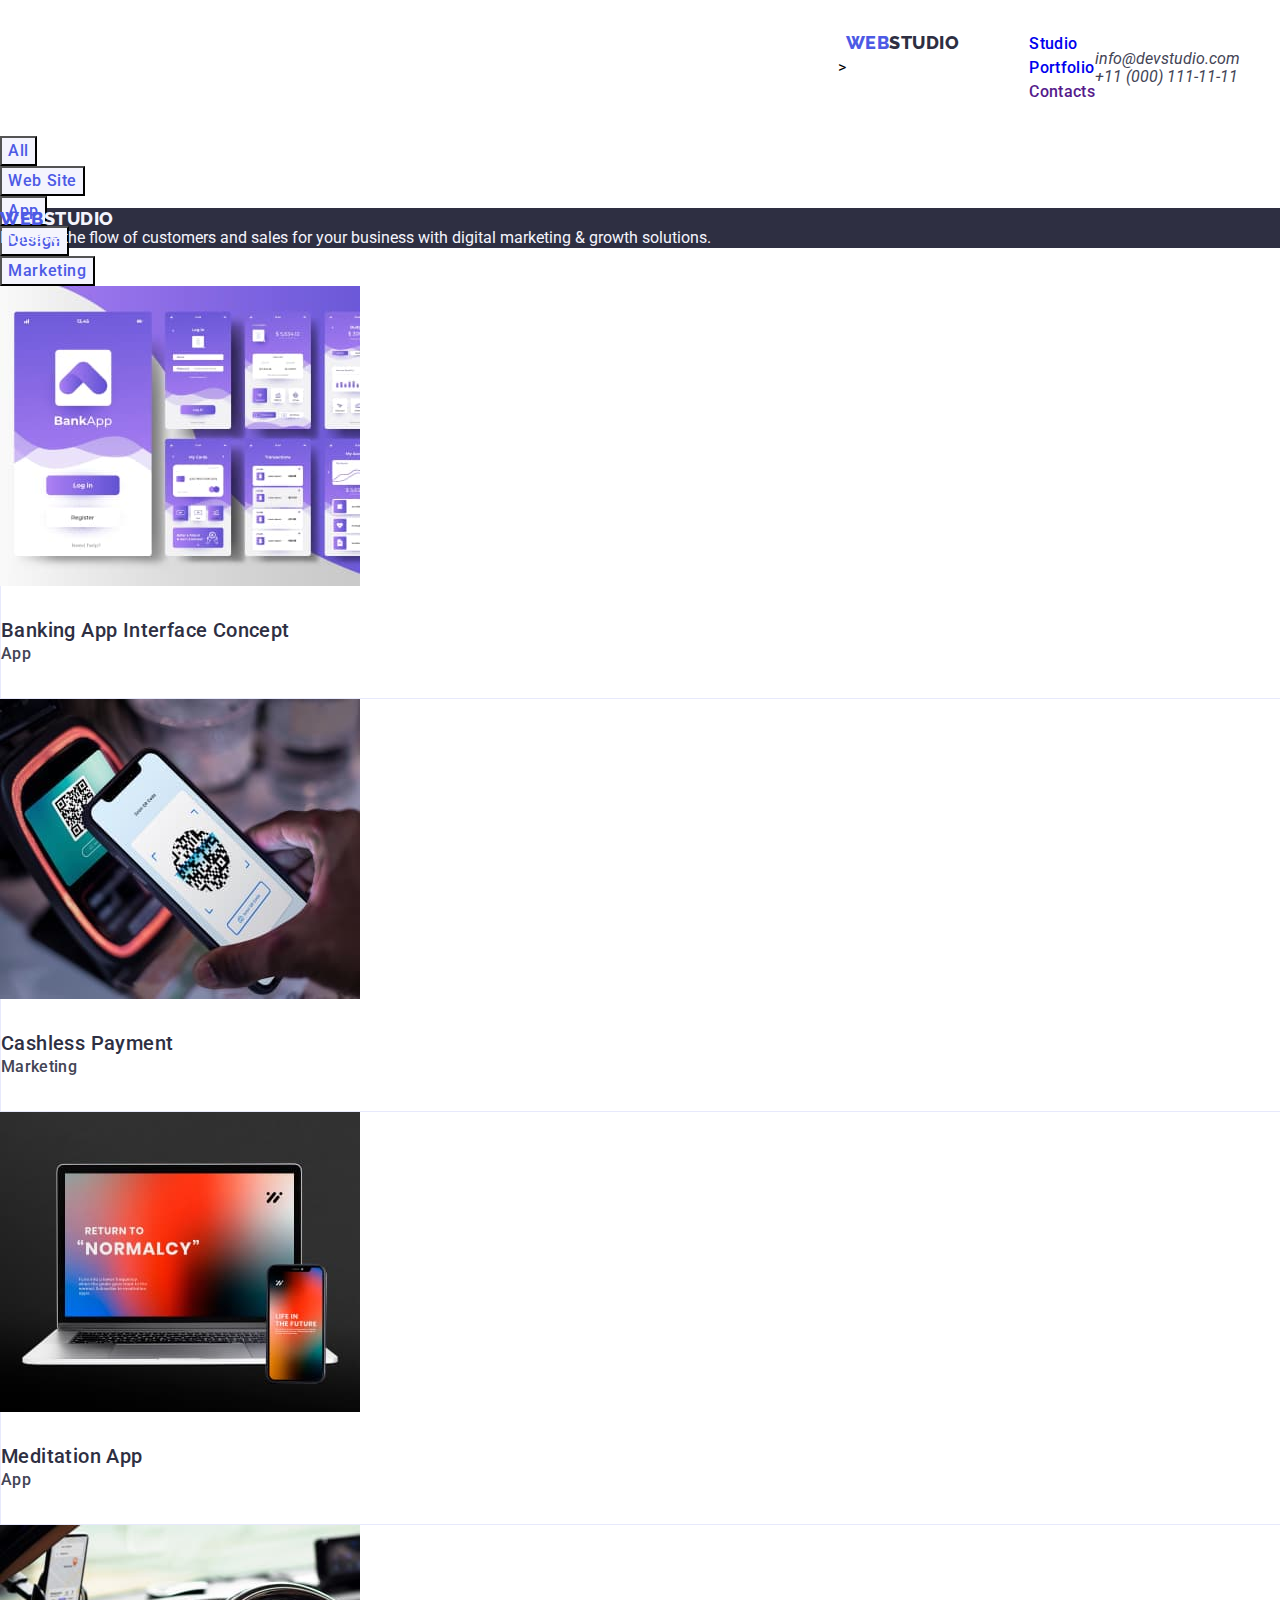
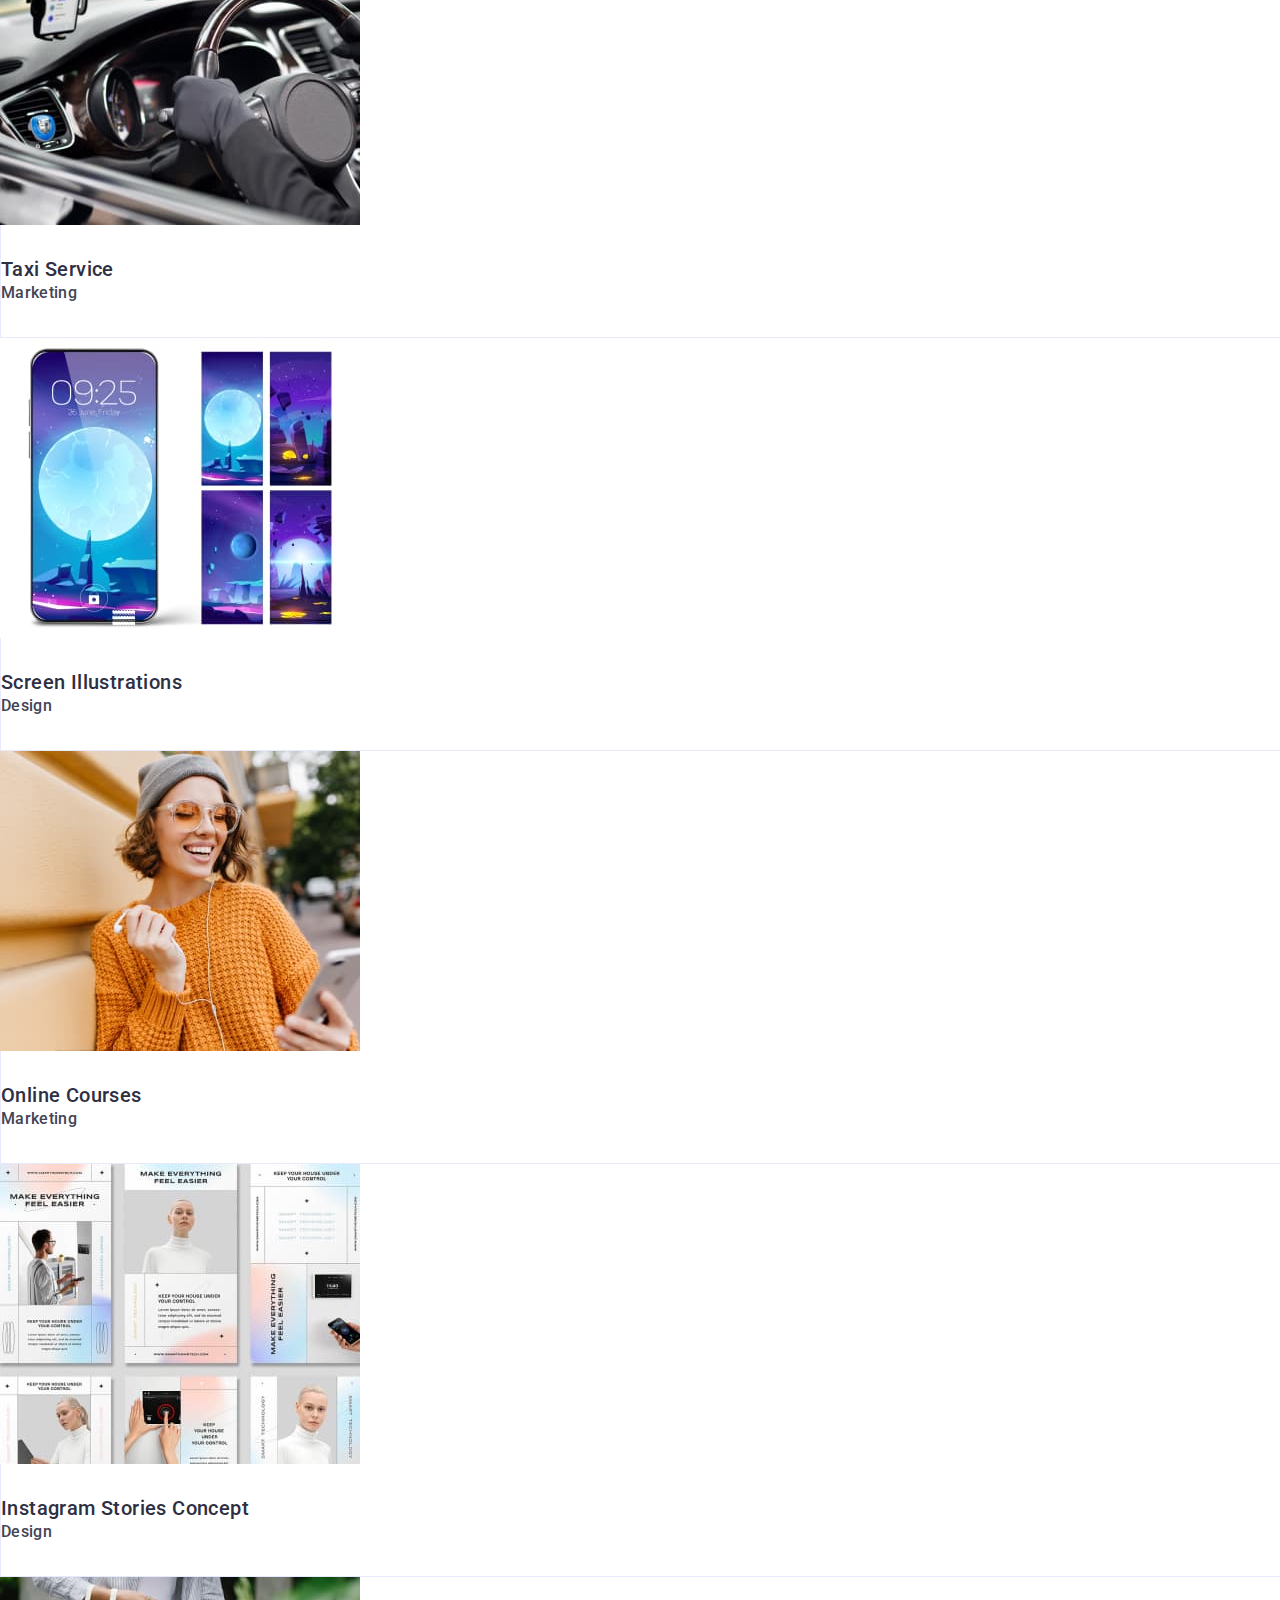
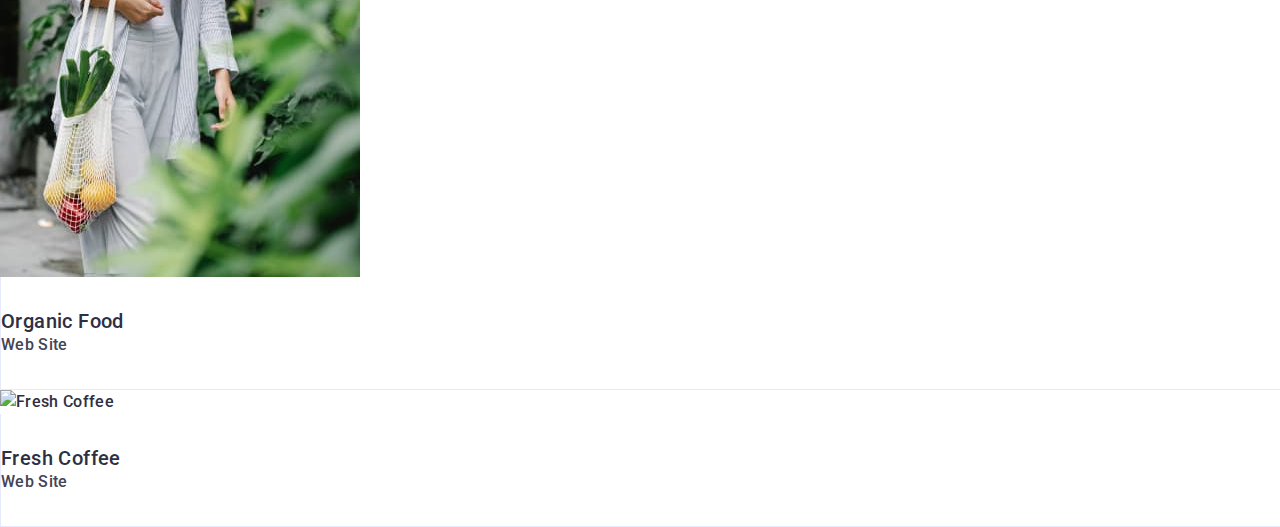
==== portfolio.html @ 18ab2e51 "3" ====
<!DOCTYPE html>
<html lang="en">
<head>
  <meta charset="UTF-8">
    <meta http-equiv="X-UA-Compatible" content="IE=edge">
    <meta name="viewport" content="width=device-width, initial-scale=1.0">
    <title>Document</title>
    <link rel="preconnect" href="https://fonts.googleapis.com">
    <link rel="preconnect" href="https://fonts.gstatic.com" crossorigin>
    <link href="https://fonts.googleapis.com/css2?family=Roboto:wght@400;500;900&display=swap" rel="stylesheet">
    <link href="https://fonts.googleapis.com/css2?family=Raleway:wght@400;500;700;800;900&display=swap" rel="stylesheet">   
    <link rel="stylesheet" href="https://cdnjs.cloudflare.com/ajax/libs/modern-normalize/1.1.0/modern-normalize.min.css"/>
    <link rel="stylesheet" href="./css/styles.css" />
</head> 
  
<body>
  <header class="page-header">
    <div class="container page-header-container"></div>>
      <nav class="page-navigation"> 
        <a href="./index.html" class="header-logo link">Web<span class="header-logo-second">Studio</span></a>
       <ul class="header-list list">
        <li class="header-item">
          <a href="./index.html" class="header-link link" >Studio</a></li>
        <li class="header-item">
          <a href="./portfolio.html" class="header-link link" >Portfolio</a></li>
        <li class="header-item">
          <a href="" class="header-link link" >Contacts</a></li>
     </ul>
      </nav>
    </div>
     

  <address class="header-adress"> 
    <ul class="header-list list">
      <li class="header-item">
        <a href="mailto:info@devstudio.com" class="header-contacts link">info@devstudio.com</a></li>
      <li class="header-item">
        <a href="tel:+110001111111" class="header-contacts link"  >+11 (000) 111-11-11</a></li>
    </ul>
  </address>
  </header>
  
<main>
  <section class="hero-projects">
   <div class="container">
    <h1 class="hero-title" hidden>projects</h1>
    <ul class="hero-filter list">
          <li class="hero-item">
             <button class="filter-btn button" type="button">All</button></li>
          <li class="hero-item">
             <button class="filter-btn button" type="button">Web Site</button></li>
          <li class="hero-item">
             <button class="filter-btn button" type="button">App</button></li>
          <li class="hero-item">
              <button class="filter-btn button" type="button">Design</button></li>
          <li class="hero-item">
              <button class="filter-btn button" type="button">Marketing</button></li>
    </ul>
    
    <ul class="portfolio-list list">
      <li class="menu-item">
        <a class="menu-link link" href="">
          <img src="./images/banking_app_interface_concept.jpg" width="360" alt="Banking App Interface Concept">
          <div class="menu-link-text-content">
            <h2 class="section-title-projects">Banking App Interface Concept</h2>
            <p class="text-projects">App</p>
          </div>
        </a>
      </li>
       
      <li class="menu-item">
        <a class="menu-link link" href="">
          <img src="./images/cashless_payment.jpg" width="360" alt="Cashless Payment">
          <div class="menu-link-text-content">
            <h2 class="section-title-projects">Cashless Payment</h2>
            <p class="text-projects">Marketing</p>
          </div>
        
        </a> 
      </li>
     
      <li class="menu-item">
        <a class="menu-link link" href="">
         <img src="./images/meditation_app.jpg" width="360" alt="Meditation App">
        <div class="menu-link-text-content">
          <h2 class="section-title-projects">Meditation App</h2>
          <p class="text-projects">App</p>
        </div>
        
        </a> 
      </li>

      <li class="menu-item">
        <a class="menu-link link" href="">
         <img src="./images/taxi_service.jpg" width="360" alt="Taxi Service">
        <div class="menu-link-text-content">
          <h2 class="section-title-projects">Taxi Service</h2>
          <p class="text-projects">Marketing</p>
        </div>
        
        </a> 
      </li>

      <li class="menu-item">
        <a class="menu-link link" href="">
          <img src="./images/screen_illustrations.jpg" width="360" alt="Screen Illustrations">
          <div class="menu-link-text-content">
            <h2 class="section-title-projects">Screen Illustrations</h2>
            <p class="text-projects">Design</p>
          </div>
      
        </a>
      </li>

      <li class="menu-item">
        <a class="menu-link link" href="">
         <img src="./images/online_courses.jpg" width="360" alt="Online Courses">
         <div class="menu-link-text-content">
          <h2 class="section-title-projects">Online Courses</h2>
          <p class="text-projects">Marketing</p>
         </div>
         </a>
      </li>
  
      <li class="menu-item"> 
        <a class="menu-link link" href="">
         <img src="./images/instagram_stories_concept.jpg" width="360" alt="Instagram Stories Concept">
         <div class="menu-link-text-content">
          <h2 class="section-title-projects">Instagram Stories Concept</h2>
          <p class="text-projects">Design</p>
         </div>
         
        </a>
      </li>

      <li class="menu-item"> 
        <a class="menu-link link" href="">
         <img src="./images/organic_food.jpg" width="360" alt="Organic Food">
         <div class="menu-link-text-content">
          <h2 class="section-title-projects">Organic Food</h2>
          <p class="text-projects">Web Site</p>
        </div>

        </a>
      </li>

      <li class="menu-item"> 
        <a class="menu-link link" href="">
         <img src="./images/fresh-coffee.jpg" width="360" alt="Fresh Coffee">
         <div class="menu-link-text-content">
          <h2 class="section-title-projects">Fresh Coffee</h2>
          <p class="text-projects">Web Site</p>
         </div>
        </a>
      </li>

    </ul>
   </div>
   
  </section>
   </main>


    <footer class="footer">
     <a href="./index.html" class="footer-logo link">Web<span class="footer-logo-second">Studio</span></a>
     <p class="footer-text">Increase the flow of customers and sales for your business with digital marketing & growth solutions.</p>
    </footer>
</body>
</html>
---- css/styles.css ----
/* цвет основного текста  #2E2F42 */
/* вторичный цвет основного текста #434455*/
/* белый #FFFFFF*/
/* акцент #4D5AE5*/
/* вторичный цвет фона #F4F4FD */
/* цвет адреса #434455 */
/* цвет логотипа синий #4D5AE5 */
/* цвет логотипа белый #F4F4FD */



:root {
  --main-font-family: "Roboto", sans-serif;
  --secondary-font-family: "Raleway", sans-serif ;
  --primary-text-color: #434455;
  --title-text-color: #2E2F42;
  --accent-color: #4D5AE5;
  --primary-white-color: #FFFFFF;
  --change-color: #404bbf;
  --backgound-Team-cloud:#F4F4FD;
  --border-line: #E7E9FC;

}

.list {
  list-style: none;
}


.link {
text-decoration: none;  
}

button {
  cursor: pointer;
}


h1,
h2,
h3,
h4,
p {
  margin-top: 0;
  margin-bottom: 0;
}

ul,
ol {
  margin-top: 0;
  margin-bottom: 0;
  padding-left: 0;
}


img {
  display: block;
}

body {
  font-family: var(--main-font-family);
  /* font-style: 400;
  font-size: 16px;
  line-height: 1,5;
  letter-spacing: 0.02em;
  background-color: var(--primary-white-color);
  color: var(--primary-text-color);   */
}

.container {
  width: 1440px;
  height: 72px;
  margin-left: auto;
  margin-right: auto;
  /* padding-left: 15px;
  padding-right: 15px; */
}

.section {
  padding-top: 130px;
  padding-bottom: 130px;
}


/* ================= COMPONENTS ================= */

/* button*/

/* 
.button {
  font-weight: 500;
  align-items: center;
  text-align: center;
  letter-spacing: 0.04em;
  color: var(--accent-color);
  background-color: var(--primary-white-color);
  }
    */
 
.hero-btn {
  min-width: 105px;
  padding: 16px 32px;
  box-shadow: 0px 4px 4px rgba(0, 0, 0, 0.15);
  border-radius: 4px;
  position: absolute;

  height: 24px;
  font-family: var(--main-font-family);
  font-style: normal;
  font-weight: 500;
  font-size: 16px;
  line-height: 1.5;
  align-items: center;
  letter-spacing: 0.04em;
  color: var(--primary-white-color);
  background-color: var(--accent-color)
}

.hero-btn:hover,
.hero-btn:focus {;
  background-color: var(--change-color)
}


.filter-btn {
  font-family: var(--main-font-family);
  font-style: normal;
  font-weight: 500;
  font-size: 16px;
  line-height: 1.5;
  align-items: center;
  text-align: center;
  letter-spacing: 0.04em;
  color: var(--accent-color);
  background-color: var(--backgound-Team-cloud);

 }

 .filter-btn:hover,
 .filter-btn:focus {
  color: var(--primary-white-color);
  background-color: var(--change-color);
 }


.item {
  flex-basis: calc((100% - 72px) / 3);
  }

 
.title{
  margin-bottom: 8px;
} 

.menu-link-text-content {
padding-top: 32px;
padding-bottom: 32px;
border: 1px solid var(--border-line);
border-top: none;
}


/* ================= /COMPONENTS ================= */



/* ================= HEADER ================= */
.page-header {
  display: flex;
  align-items: center;
  padding-top: 32px;
  padding-bottom: 32px;
}
.page-header-container {
  display: flex;
  align-items: center;
}

.page-navigation {
  display: flex;
  column-gap: 70px;
  font-weight: 500;
  font-size: 16px;
  line-height: 1.5;
  letter-spacing: 0.02em;
  text-decoration: none;
  color: var(--title-text-color);} 
  

.page-navigation:hover,
.page-navigation:focus {
  color: var(--change-color);
  background-color: var(--primary-white-color);
  }

.menu {
  display: flex;
  column-gap: 70px;}


.header-logo {
  font-family: var(--secondary-font-family);
  font-weight: 800;
  font-size: 18px;
  line-height: 1.17;
  letter-spacing: 0.03em;
  text-transform: uppercase;
  text-decoration: none;
  color: var(--accent-color);
}

.header-logo:hover,
.header-logo:focus {
    color: var(--change-color);
    }


.header-logo-second {
  font-family: var(--secondary-font-family);
  font-style: normal;
  font-weight: 800;
  font-size: 18px;
  line-height: 1,17;
  align-items: center;
  letter-spacing: 0.03em;
  text-transform: uppercase;
  color: var(--title-text-color);
}


.menu-item {
  color: var(--title-text-color);
  letter-spacing: 0.02em;
}

.menu-link {
  font-weight: 500;
  font-size: 16px;
  line-height: 1.5;
  letter-spacing: 0.02em;
  color: var(--title-text-color);
}

.menu-link:hover,
.menu-link:focus {
color: var(--change-color);
background-color: var(--primary-white-color);
}


 .header-adress {
  margin-left: auto;
  margin-right: 40px; 
}

.header-contacts {
  color: var(--primary-text-color);  
}  
  

.header-contacts:hover,
.header-contacts:focus {
  color: var(--change-color)
  }

/* ================= /HEADER ================= */

/* ================= HERO ================= */


.hero-oder {
 position: absolute;
 width: 1440px;
 height: 600px;
 left: 0px;
 top: 72px;
 list-style: none;
 background-color: var(--title-text-color);
 }

.hero-title {
  font-size: 56px;
  line-height: 1.07;
  text-align: center;
  letter-spacing: 0.02em;
  color: var(--primary-white-color);
}


.section-title {
  color: var(--title-text-color);
  font-weight: 700;
  font-size: 36px;
  line-height: 1.11;
  text-align: center;
  letter-spacing: 0.02em;
  text-transform: capitalize;   
  }

  .title {
    font-weight: 500;
    font-size: 20px;
    line-height: 1.2;
    list-style: none;
    letter-spacing: 0.02em;
    color: var(--title-text-color);
  }


/* ================= /HERO ================= */


/* ================= Feature ================= */


.feature-list {
  display: flex;
  align-items: flex-start;
  padding: 0px;
  gap: 8px;
  fl

}

.feature-list .text {
  color: var(--primary-text-color);
  line-height: 1.5;
  }

/* ================= projects ================= */

.projects {
  display: flex;
  column-gap: 24;
align-items: flex-start;
padding: 0px;
}

.section-projects .section-title { 
  color: var(--title-text-color);
  }
.section-projects .projects {
    list-style: none;
  } 

.section-projects .item {
  color: var(--primary-text-color);
  list-style: none;
  }
/* ================= /projects ================= */

/* =================  our team  ================= */

.section-team {
  
  background-color: var(--backgound-Team-cloud);

  }
  .team {
    display: flex;
    Padding: 0px, 0px, 32px, 0px;
    Gap: 32px;
  }  

  .section-team .section-title {
  font-weight: 700;
  font-size: 36px;
  line-height: 1.11;
  color: var(--title-text-color);
}
 
.team .item {
  background-color: var(--primary-white-color);
} 


.team .title {
  line-height: 1.2;
  text-align: center;
  color: var(--title-text-color);
}

.team .text {
  line-height: 1.5;
  text-align: center;
  color: var(--primary-text-color);
}

/* =================  /our team  ================= */
 
/* =================  footer  ================= */

.footer {
  background-color: var(--title-text-color);
}

.footer-logo {
  font-family: var(--secondary-font-family);
  font-style: normal;
  font-weight: 800;
  font-size: 18px;
  line-height: 1.17;
  align-items: center;
  letter-spacing: 0.03em;
  text-transform: uppercase; 
  text-decoration: none;
  color: var(--accent-color);

}

.footer-logo-second {
  color: var(--backgound-Team-cloud);
} 

.footer-text {
  color: var(--backgound-Team-cloud);
 }

 
 /* Hero-projects */
 

 .hero-btn .hero-btn {
 text-align: center;
}
/* 
 .filter-btn {
  font-family: var(--main-font-family);
  font-style: normal;
  font-weight: 500;
  font-size: 16px;
  line-height: 1.5;
  align-items: center;
  text-align: center;
  letter-spacing: 0.04em;
  color: var(--accent-color);
  background-color: var(--backgound-Team-cloud);

 }

 .filter-btn:hover,
 .filter-btn:focus {
  color: var(--primary-white-color);
  background-color: var(--change-color);
 } */

.item {
  text-decoration: none;
}


.menu-link .section-title-projects {
font-weight: 500;
font-size: 20px;
line-height: 1.2;
letter-spacing: 0.02em;
color: var(--title-text-color);
}

.menu-link .text-projects {
  line-height: 1.5;
  color: var(--primary-text-color);
}  





/* .header {
font-family: var(--secondary-font-family);
font-style: normal;
font-weight: 800;
font-size: 18px;
line-height: 1.17;
align-items: center;
letter-spacing: 0.03em;
text-transform: uppercase;
} */

/*   
 }
#description {
  color: var(--primary-white-color) ;
  background-color: var(--primary-text-color);
} */

/* 
* {
  box-sizing: border-box;
}


.menu {
  display: flex;
  gap: 8px;
  
  padding: 15px;
  margin: 0;
  list-style: none;
  border-radius: 4px;
  background-color: #2196f3;
  box-shadow: 0px 2px 1px -1px rgba(0, 0, 0, 0.2),
    0px 1px 1px 0px rgba(0, 0, 0, 0.14), 0px 1px 3px 0px rgba(0, 0, 0, 0.12);
}
*/
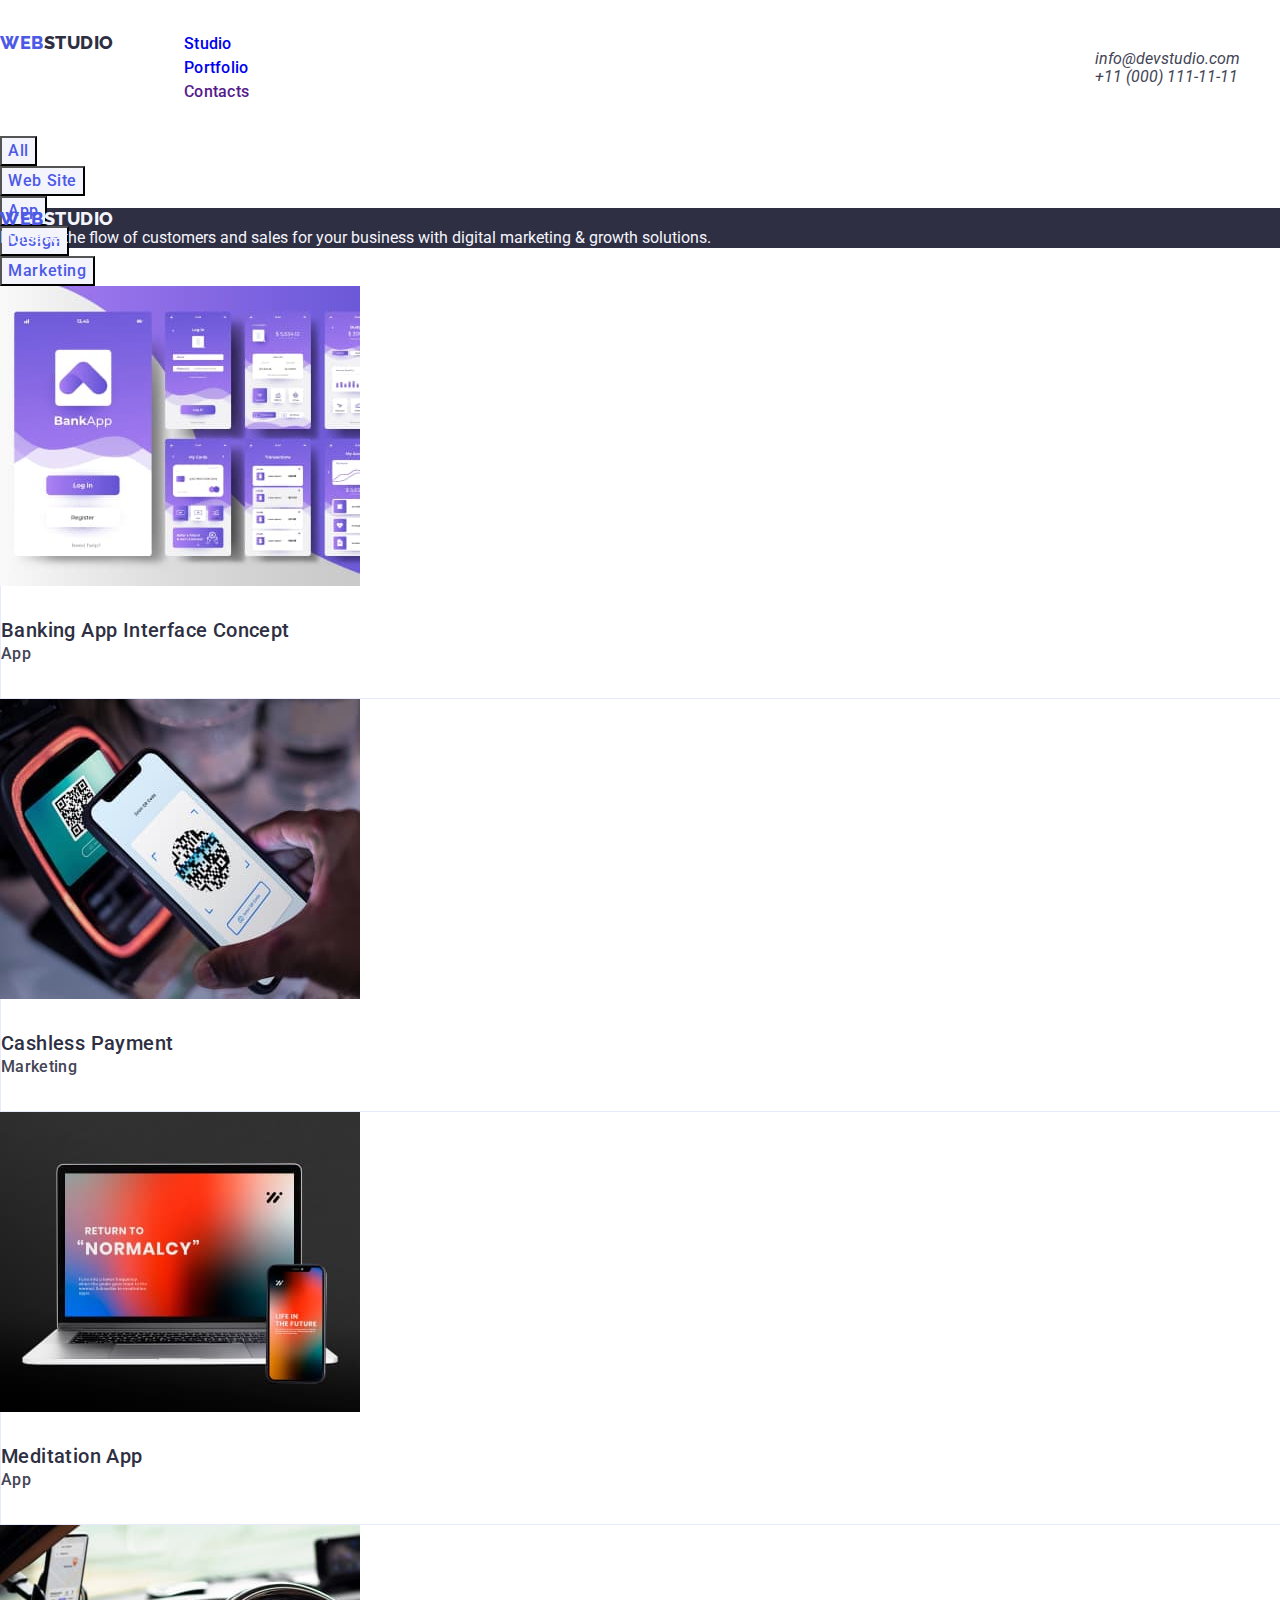
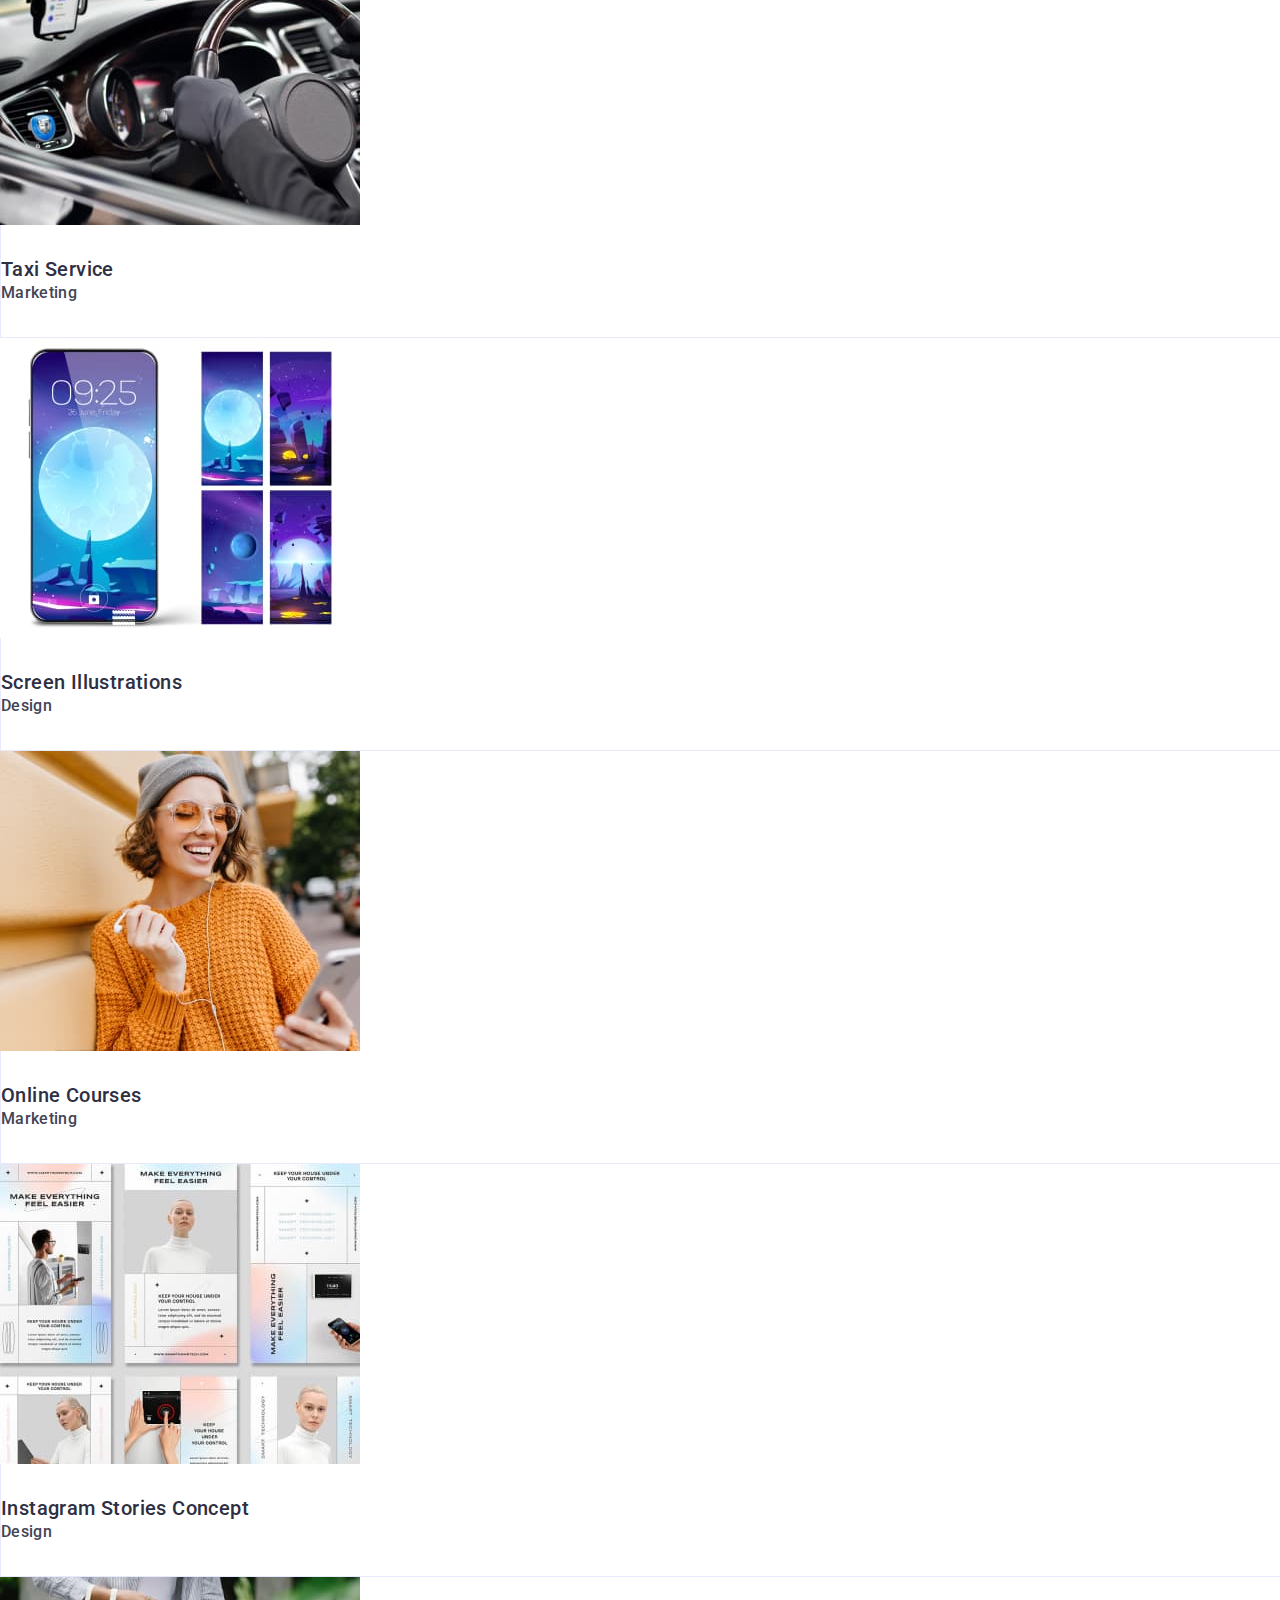
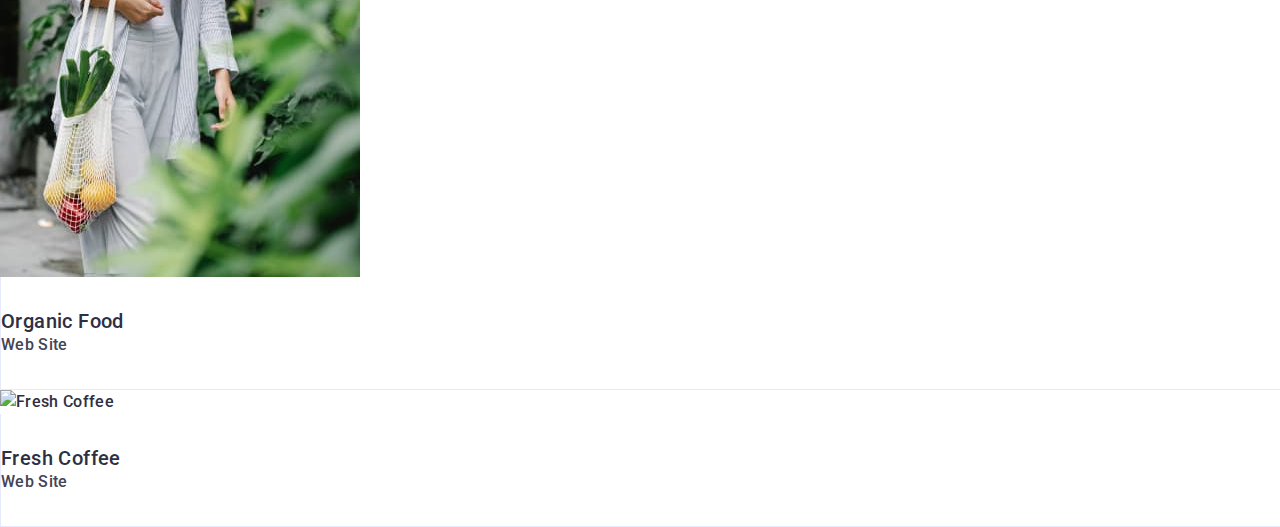
==== commit d1052184: "Update portfolio.html" ====
--- a/portfolio.html
+++ b/portfolio.html
@@ -15,7 +15,7 @@
   
 <body>
   <header class="page-header">
-    <div class="container page-header-container"></div>>
+    <div class="container page-header-container">
       <nav class="page-navigation"> 
         <a href="./index.html" class="header-logo link">Web<span class="header-logo-second">Studio</span></a>
        <ul class="header-list list">
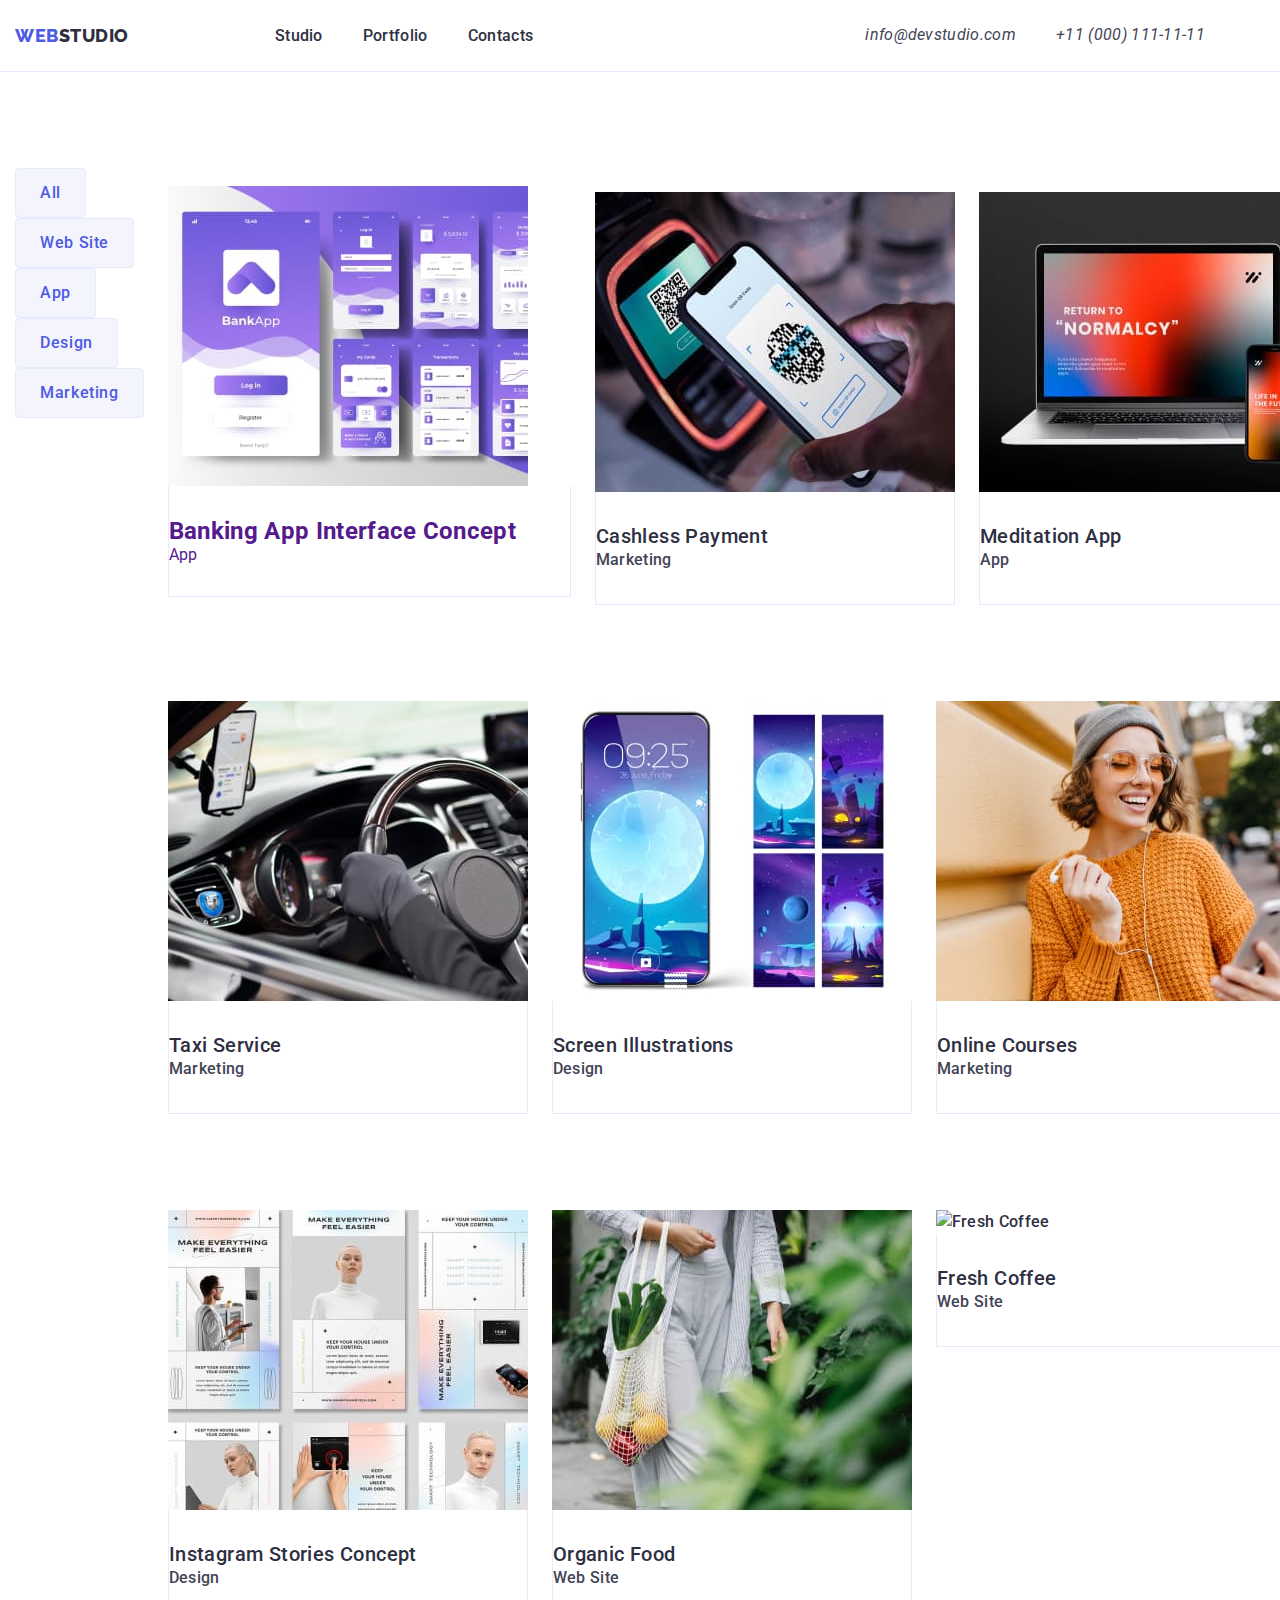
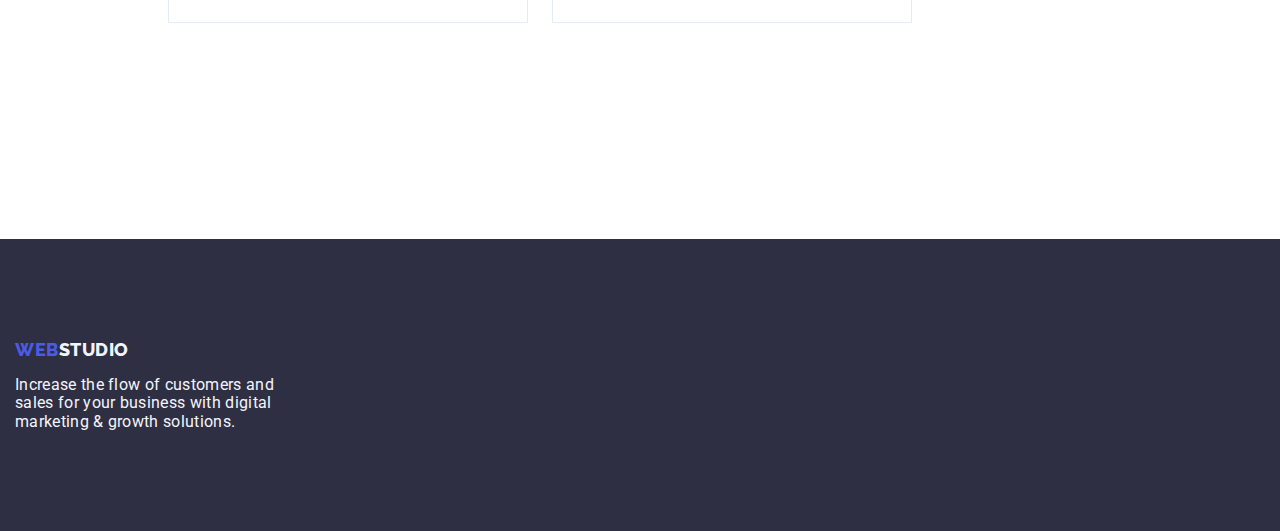
==== commit d39b9825: "6" ====
--- a/portfolio.html
+++ b/portfolio.html
@@ -18,31 +18,30 @@
     <div class="container page-header-container">
       <nav class="page-navigation"> 
         <a href="./index.html" class="header-logo link">Web<span class="header-logo-second">Studio</span></a>
-       <ul class="header-list list">
-        <li class="header-item">
-          <a href="./index.html" class="header-link link" >Studio</a></li>
-        <li class="header-item">
-          <a href="./portfolio.html" class="header-link link" >Portfolio</a></li>
-        <li class="header-item">
-          <a href="" class="header-link link" >Contacts</a></li>
+       <ul class="menu list">
+        <li class="menu-item">
+          <a href="./index.html" class="menu-link link" >Studio</a></li>
+        <li class="menu-item">
+          <a href="./portfolio.html" class="menu-link link" >Portfolio</a></li>
+        <li class="menu-item">
+          <a href="" class="menu-link link" >Contacts</a></li>
      </ul>
       </nav>
-    </div>
-     
 
-  <address class="header-adress"> 
-    <ul class="header-list list">
-      <li class="header-item">
-        <a href="mailto:info@devstudio.com" class="header-contacts link">info@devstudio.com</a></li>
-      <li class="header-item">
-        <a href="tel:+110001111111" class="header-contacts link"  >+11 (000) 111-11-11</a></li>
-    </ul>
-  </address>
-  </header>
+    <address class="header-adress"> 
+      <ul class="header-asdress-list list">
+        <li class="menu-item">
+          <a class="header-contacts link" href="mailto:info@devstudio.com">info@devstudio.com</a></li>
+        <li class="menu-item">
+          <a class="header-contacts link" href="tel:+110001111111">+11 (000) 111-11-11</a></li>
+      </ul>
+    </address>
+  </div>
+ </header>
   
 <main>
   <section class="hero-projects">
-   <div class="container">
+   <div class="container hero-projects-container">
     <h1 class="hero-title" hidden>projects</h1>
     <ul class="hero-filter list">
           <li class="hero-item">
@@ -58,8 +57,8 @@
     </ul>
     
     <ul class="portfolio-list list">
-      <li class="menu-item">
-        <a class="menu-link link" href="">
+      <li class="menu-item-portfolio">
+        <a class="menu-link-portfolio link" href="">
           <img src="./images/banking_app_interface_concept.jpg" width="360" alt="Banking App Interface Concept">
           <div class="menu-link-text-content">
             <h2 class="section-title-projects">Banking App Interface Concept</h2>
@@ -86,7 +85,6 @@
           <h2 class="section-title-projects">Meditation App</h2>
           <p class="text-projects">App</p>
         </div>
-        
         </a> 
       </li>
 
@@ -153,7 +151,6 @@
          </div>
         </a>
       </li>
-
     </ul>
    </div>
    
@@ -162,8 +159,11 @@
 
 
     <footer class="footer">
-     <a href="./index.html" class="footer-logo link">Web<span class="footer-logo-second">Studio</span></a>
-     <p class="footer-text">Increase the flow of customers and sales for your business with digital marketing & growth solutions.</p>
+      <div class="container">
+        <a class="footer-logo link" href="./index.html">Web<span class="footer-logo-second">Studio</span></a>
+        <p class="footer-text">Increase the flow of customers and sales for your business with digital marketing & growth solutions.</p>
+      </div>
+    
     </footer>
 </body>
 </html>--- a/css/styles.css
+++ b/css/styles.css
@@ -60,27 +60,27 @@
 
 body {
   font-family: var(--main-font-family);
-  /* font-style: 400;
+  font-style: normal;
+  font-weight: 400;
   font-size: 16px;
   line-height: 1,5;
   letter-spacing: 0.02em;
   background-color: var(--primary-white-color);
-  color: var(--primary-text-color);   */
+  color: var(--primary-text-color);  
 }
 
 .container {
   width: 1440px;
-  height: 72px;
   margin-left: auto;
   margin-right: auto;
-  /* padding-left: 15px;
-  padding-right: 15px; */
+  padding-left: 15px;
+  padding-right: 15px;
 }
 
 .section {
-  padding-top: 130px;
-  padding-bottom: 130px;
-}
+  padding-top: 120px;
+  padding-bottom: 120px;
+} 
 
 
 /* ================= COMPONENTS ================= */
@@ -99,13 +99,14 @@
     */
  
 .hero-btn {
-  min-width: 105px;
+  min-width: 169px;
+  height: 56px;
   padding: 16px 32px;
   box-shadow: 0px 4px 4px rgba(0, 0, 0, 0.15);
+  border: none;
   border-radius: 4px;
   position: absolute;
-
-  height: 24px;
+  
   font-family: var(--main-font-family);
   font-style: normal;
   font-weight: 500;
@@ -124,6 +125,9 @@
 
 
 .filter-btn {
+  padding: 12px 24px;
+  border: 1px solid var(--border-line);
+  border-radius: 4px;
   font-family: var(--main-font-family);
   font-style: normal;
   font-weight: 500;
@@ -139,6 +143,7 @@
 
  .filter-btn:hover,
  .filter-btn:focus {
+  border: 1px solid transparent;
   color: var(--primary-white-color);
   background-color: var(--change-color);
  }
@@ -167,8 +172,11 @@
 
 /* ================= HEADER ================= */
 .page-header {
-  display: flex;
-  align-items: center;
+width: 1440px;
+height: 72px;
+display: flex;  
+align-items: center;
+  border-bottom: 1px solid #e7e9fc;
   padding-top: 32px;
   padding-bottom: 32px;
 }
@@ -179,6 +187,7 @@
 
 .page-navigation {
   display: flex;
+  align-items: center; 
   column-gap: 70px;
   font-weight: 500;
   font-size: 16px;
@@ -194,12 +203,10 @@
   background-color: var(--primary-white-color);
   }
 
-.menu {
-  display: flex;
-  column-gap: 70px;}
-
 
 .header-logo {
+  
+  margin-right: 76px;
   font-family: var(--secondary-font-family);
   font-weight: 800;
   font-size: 18px;
@@ -229,12 +236,22 @@
 }
 
 
+.menu {
+  display: flex;
+  gap: 40px;
+
+}
+
 .menu-item {
+  display: flex;
+  gap: 70px;
   color: var(--title-text-color);
   letter-spacing: 0.02em;
 }
 
 .menu-link {
+  padding-top: 24px;
+  padding-bottom: 24px;
   font-weight: 500;
   font-size: 16px;
   line-height: 1.5;
@@ -249,16 +266,17 @@
 }
 
 
- .header-adress {
-  margin-left: auto;
-  margin-right: 40px; 
-}
-
-.header-contacts {
+.header-asdress-list {
+  display: flex;
+  gap: 40px;
+  margin-left: 332px;
+}
+ .header-contacts {
+  display: flex;
+  gap: 40px;
   color: var(--primary-text-color);  
 }  
   
-
 .header-contacts:hover,
 .header-contacts:focus {
   color: var(--change-color)
@@ -268,8 +286,9 @@
 
 /* ================= HERO ================= */
 
-
-.hero-oder {
+.hero-oder-container {
+ padding-top: 188px;
+ padding-bottom: 188px;
  position: absolute;
  width: 1440px;
  height: 600px;
@@ -280,7 +299,9 @@
  }
 
 .hero-title {
+  max-width: 496px;
   font-size: 56px;
+  position: absolute;
   line-height: 1.07;
   text-align: center;
   letter-spacing: 0.02em;
@@ -313,14 +334,24 @@
 
 /* ================= Feature ================= */
 
+.section-feature {
+  padding-top: 120px;
+  padding-bottom: 120px;
+  
+}
+/* .section-title-strategy {
+  visually: hidden;
+} */
 
 .feature-list {
   display: flex;
   align-items: flex-start;
   padding: 0px;
-  gap: 8px;
-  fl
-
+  gap: 24px;
+
+}
+.feature-list .item {
+  width: calc((100% - 72px) / 4);
 }
 
 .feature-list .text {
@@ -330,18 +361,30 @@
 
 /* ================= projects ================= */
 
-.projects {
-  display: flex;
-  column-gap: 24;
-align-items: flex-start;
-padding: 0px;
-}
+.hero-projects-container {
+  padding-top: 96px; 
+  padding-bottom: 120px;
+  display: flex;
+  justify-content: center;
+  gap: 24px;
+  margin-bottom: 72px;
+
+}
+
+.section-projects {
+  padding-bottom: 120px;
+  }
 
 .section-projects .section-title { 
+  margin-bottom: 72px;
   color: var(--title-text-color);
   }
 .section-projects .projects {
-    list-style: none;
+  display: flex;
+  gap: 24px;
+  align-items: flex-start;
+  padding: 0px;
+  list-style: none;
   } 
 
 .section-projects .item {
@@ -353,17 +396,19 @@
 /* =================  our team  ================= */
 
 .section-team {
-  
+  padding-top: 120px; 
+  padding-bottom: 120px;
   background-color: var(--backgound-Team-cloud);
 
   }
   .team {
     display: flex;
     Padding: 0px, 0px, 32px, 0px;
-    Gap: 32px;
+    Gap: 24px;
   }  
 
   .section-team .section-title {
+  margin-bottom: 72px;
   font-weight: 700;
   font-size: 36px;
   line-height: 1.11;
@@ -371,11 +416,16 @@
 }
  
 .team .item {
+  border-radius: 0px 0px 4px 4px;
   background-color: var(--primary-white-color);
 } 
 
+.team-item-content {
+  padding: 32px 16px;
+}
 
 .team .title {
+  margin-bottom: 8px;
   line-height: 1.2;
   text-align: center;
   color: var(--title-text-color);
@@ -392,10 +442,15 @@
 /* =================  footer  ================= */
 
 .footer {
+
+  padding-top: 100px; 
+  padding-bottom: 100px;
   background-color: var(--title-text-color);
 }
 
 .footer-logo {
+  display: inline-block;
+  margin-bottom: 16px;
   font-family: var(--secondary-font-family);
   font-style: normal;
   font-weight: 800;
@@ -414,6 +469,7 @@
 } 
 
 .footer-text {
+  max-width: 264px;
   color: var(--backgound-Team-cloud);
  }
 
@@ -464,8 +520,23 @@
 }  
 
 
-
-
+.portfolio-list {
+  display: flex;
+  flex-wrap: wrap;
+  column-gap: 24px;
+  row-gap: 48px; 
+}
+
+.menu-item-portfolio {
+  width: calc((100% - 48px) / 3);
+}
+
+.menu-link-portfolio {
+  padding: 32px 16px;
+  border: 1px solid var(--border-line)
+  border-top: none; 
+  margin-bottom: 8px; 
+}
 
 /* .header {
 font-family: var(--secondary-font-family);
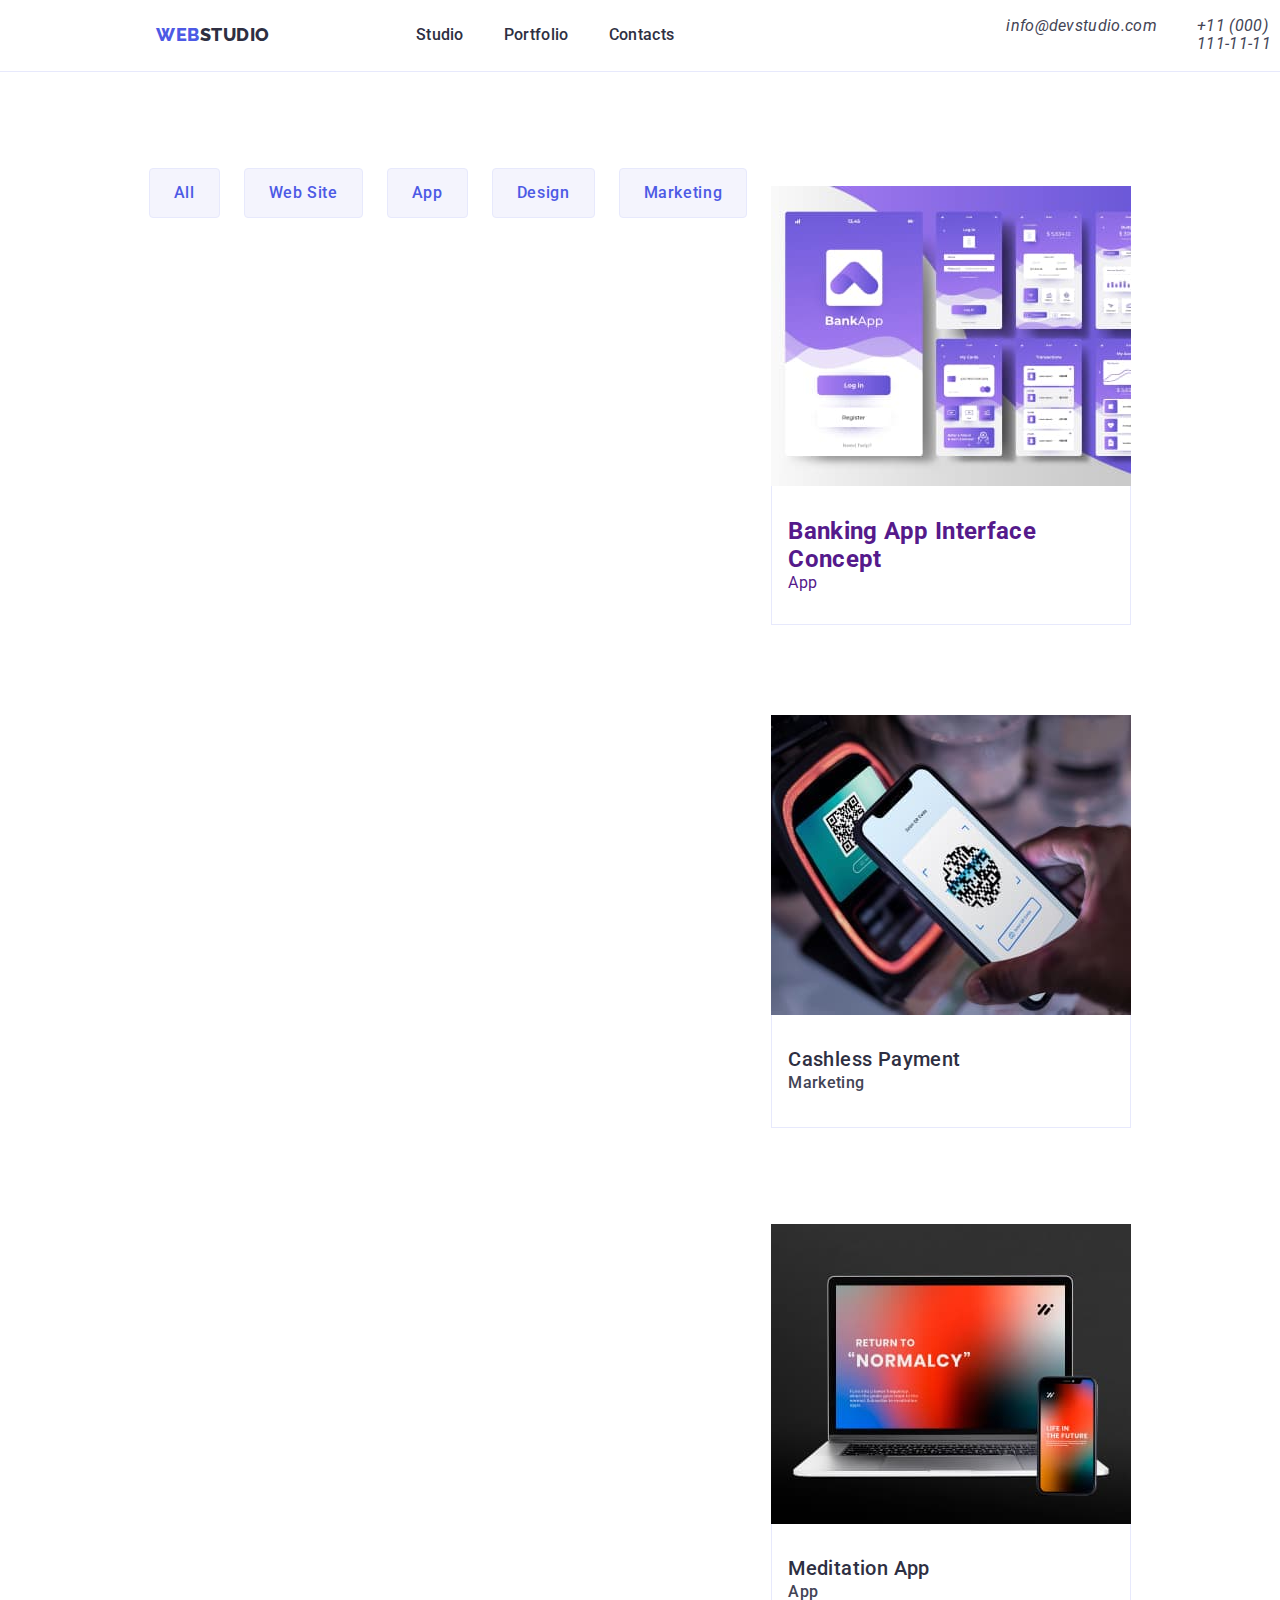
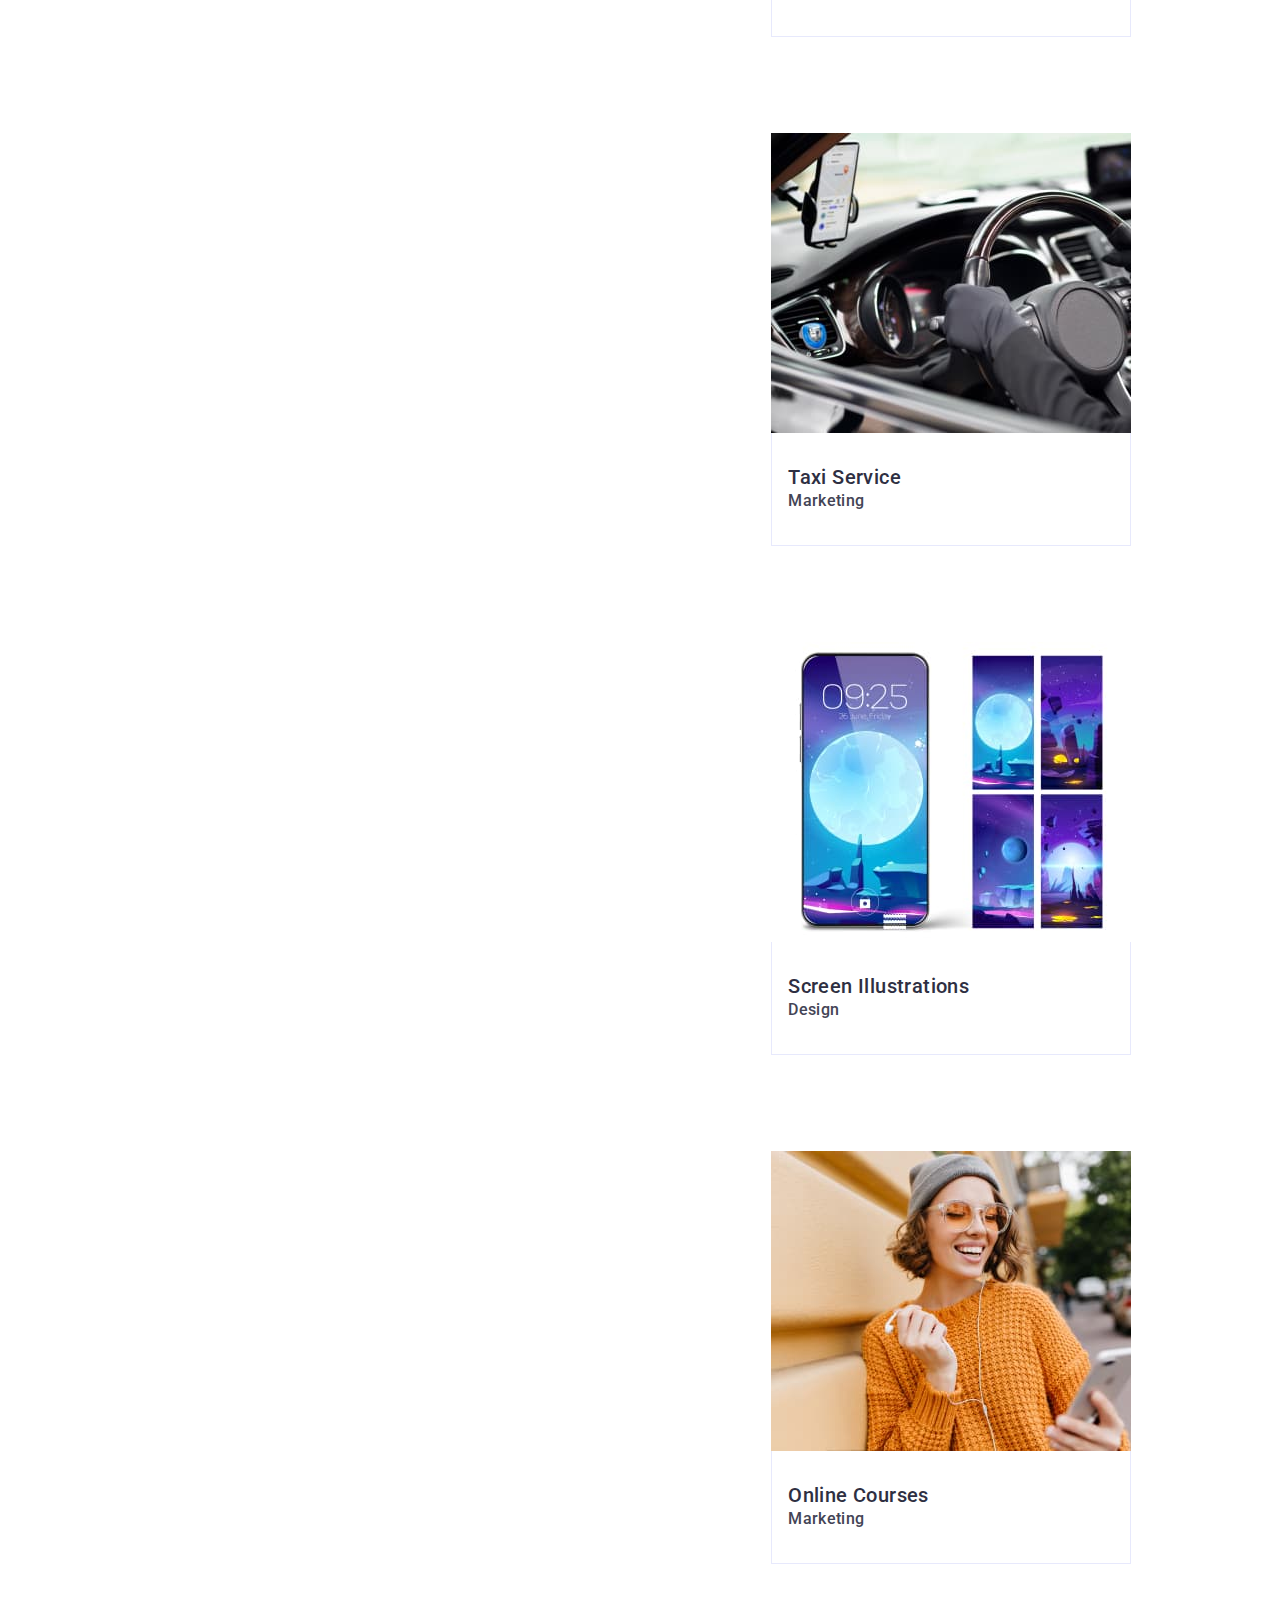
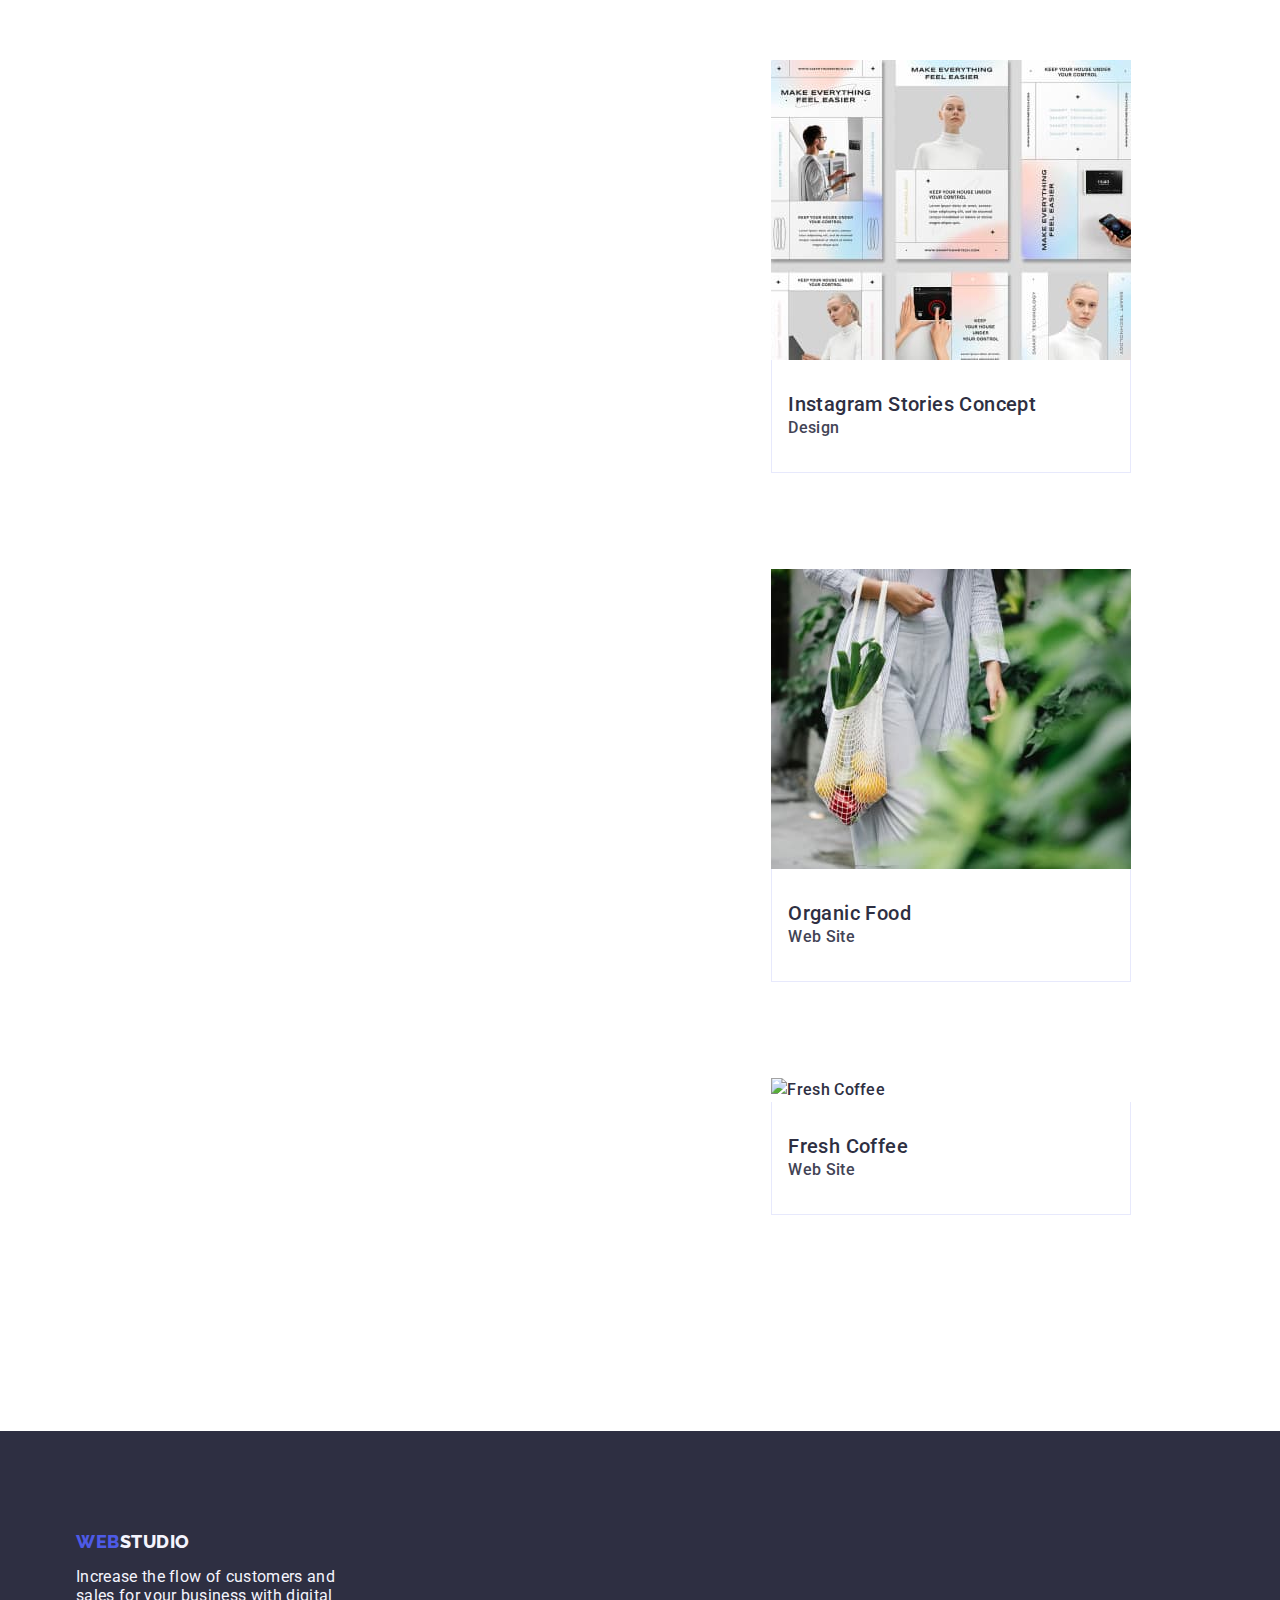
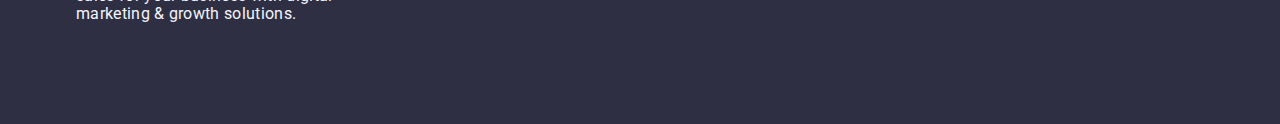
==== commit 567aef97: "10" ====
--- a/portfolio.html
+++ b/portfolio.html
@@ -55,7 +55,7 @@
           <li class="hero-item">
               <button class="filter-btn button" type="button">Marketing</button></li>
     </ul>
-    
+
     <ul class="portfolio-list list">
       <li class="menu-item-portfolio">
         <a class="menu-link-portfolio link" href="">
@@ -66,7 +66,6 @@
           </div>
         </a>
       </li>
-       
       <li class="menu-item">
         <a class="menu-link link" href="">
           <img src="./images/cashless_payment.jpg" width="360" alt="Cashless Payment">
@@ -77,7 +76,6 @@
         
         </a> 
       </li>
-     
       <li class="menu-item">
         <a class="menu-link link" href="">
          <img src="./images/meditation_app.jpg" width="360" alt="Meditation App">
--- a/css/styles.css
+++ b/css/styles.css
@@ -70,7 +70,7 @@
 }
 
 .container {
-  width: 1440px;
+  width: 1158px;
   margin-left: auto;
   margin-right: auto;
   padding-left: 15px;
@@ -182,7 +182,13 @@
 }
 .page-header-container {
   display: flex;
+  width: 1158px;  
   align-items: center;
+  /* padding-top: 188px;
+  padding-bottom: 188px; */
+  border-bottom: 1px solid #e7e9fc
+
+
 }
 
 .page-navigation {
@@ -194,7 +200,8 @@
   line-height: 1.5;
   letter-spacing: 0.02em;
   text-decoration: none;
-  color: var(--title-text-color);} 
+  color: var(--title-text-color);
+} 
   
 
 .page-navigation:hover,
@@ -270,6 +277,7 @@
   display: flex;
   gap: 40px;
   margin-left: 332px;
+
 }
  .header-contacts {
   display: flex;
@@ -286,7 +294,8 @@
 
 /* ================= HERO ================= */
 
-.hero-oder-container {
+
+.hero-oder {
  padding-top: 188px;
  padding-bottom: 188px;
  position: absolute;
@@ -361,15 +370,21 @@
 
 /* ================= projects ================= */
 
-.hero-projects-container {
+.hero-projects {
   padding-top: 96px; 
   padding-bottom: 120px;
+}
+
+.hero-projects-container {
+
   display: flex;
   justify-content: center;
   gap: 24px;
   margin-bottom: 72px;
 
 }
+
+
 
 .section-projects {
   padding-bottom: 120px;
@@ -385,6 +400,7 @@
   align-items: flex-start;
   padding: 0px;
   list-style: none;
+  width: calc((100% - 48px) / 3);
   } 
 
 .section-projects .item {
@@ -476,10 +492,63 @@
  
  /* Hero-projects */
  
-
- .hero-btn .hero-btn {
- text-align: center;
-}
+.hero-filter {
+  display: flex; 
+  justify-content: center;
+  gap: 24px;
+  margin-bottom: 72px; 
+
+}
+
+
+.hero-item {
+  text-decoration: none;
+}
+
+.menu-link .section-title-projects {
+font-weight: 500;
+font-size: 20px;
+line-height: 1.2;
+letter-spacing: 0.02em;
+color: var(--title-text-color);
+}
+
+.menu-link .text-projects {
+  line-height: 1.5;
+  color: var(--primary-text-color);
+}  
+
+
+.portfolio-list {
+  display: flex;
+  flex-wrap: wrap;
+  column-gap: 24px;
+  row-gap: 48px; 
+  width: calc((100% - 48px) / 3);
+}
+
+
+.menu-link-portfolio {
+  padding: 32px 16px;
+  border: 1px solid var(--border-line)
+  border-top: none; 
+  margin-bottom: 8px; 
+}
+
+.menu-link-text-content{
+  padding: 32px 16px;
+
+}
+
+
+
+
+
+
+
+
+
+/* ______________________________________ */
 /* 
  .filter-btn {
   font-family: var(--main-font-family);
@@ -500,44 +569,6 @@
   color: var(--primary-white-color);
   background-color: var(--change-color);
  } */
-
-.item {
-  text-decoration: none;
-}
-
-
-.menu-link .section-title-projects {
-font-weight: 500;
-font-size: 20px;
-line-height: 1.2;
-letter-spacing: 0.02em;
-color: var(--title-text-color);
-}
-
-.menu-link .text-projects {
-  line-height: 1.5;
-  color: var(--primary-text-color);
-}  
-
-
-.portfolio-list {
-  display: flex;
-  flex-wrap: wrap;
-  column-gap: 24px;
-  row-gap: 48px; 
-}
-
-.menu-item-portfolio {
-  width: calc((100% - 48px) / 3);
-}
-
-.menu-link-portfolio {
-  padding: 32px 16px;
-  border: 1px solid var(--border-line)
-  border-top: none; 
-  margin-bottom: 8px; 
-}
-
 /* .header {
 font-family: var(--secondary-font-family);
 font-style: normal;
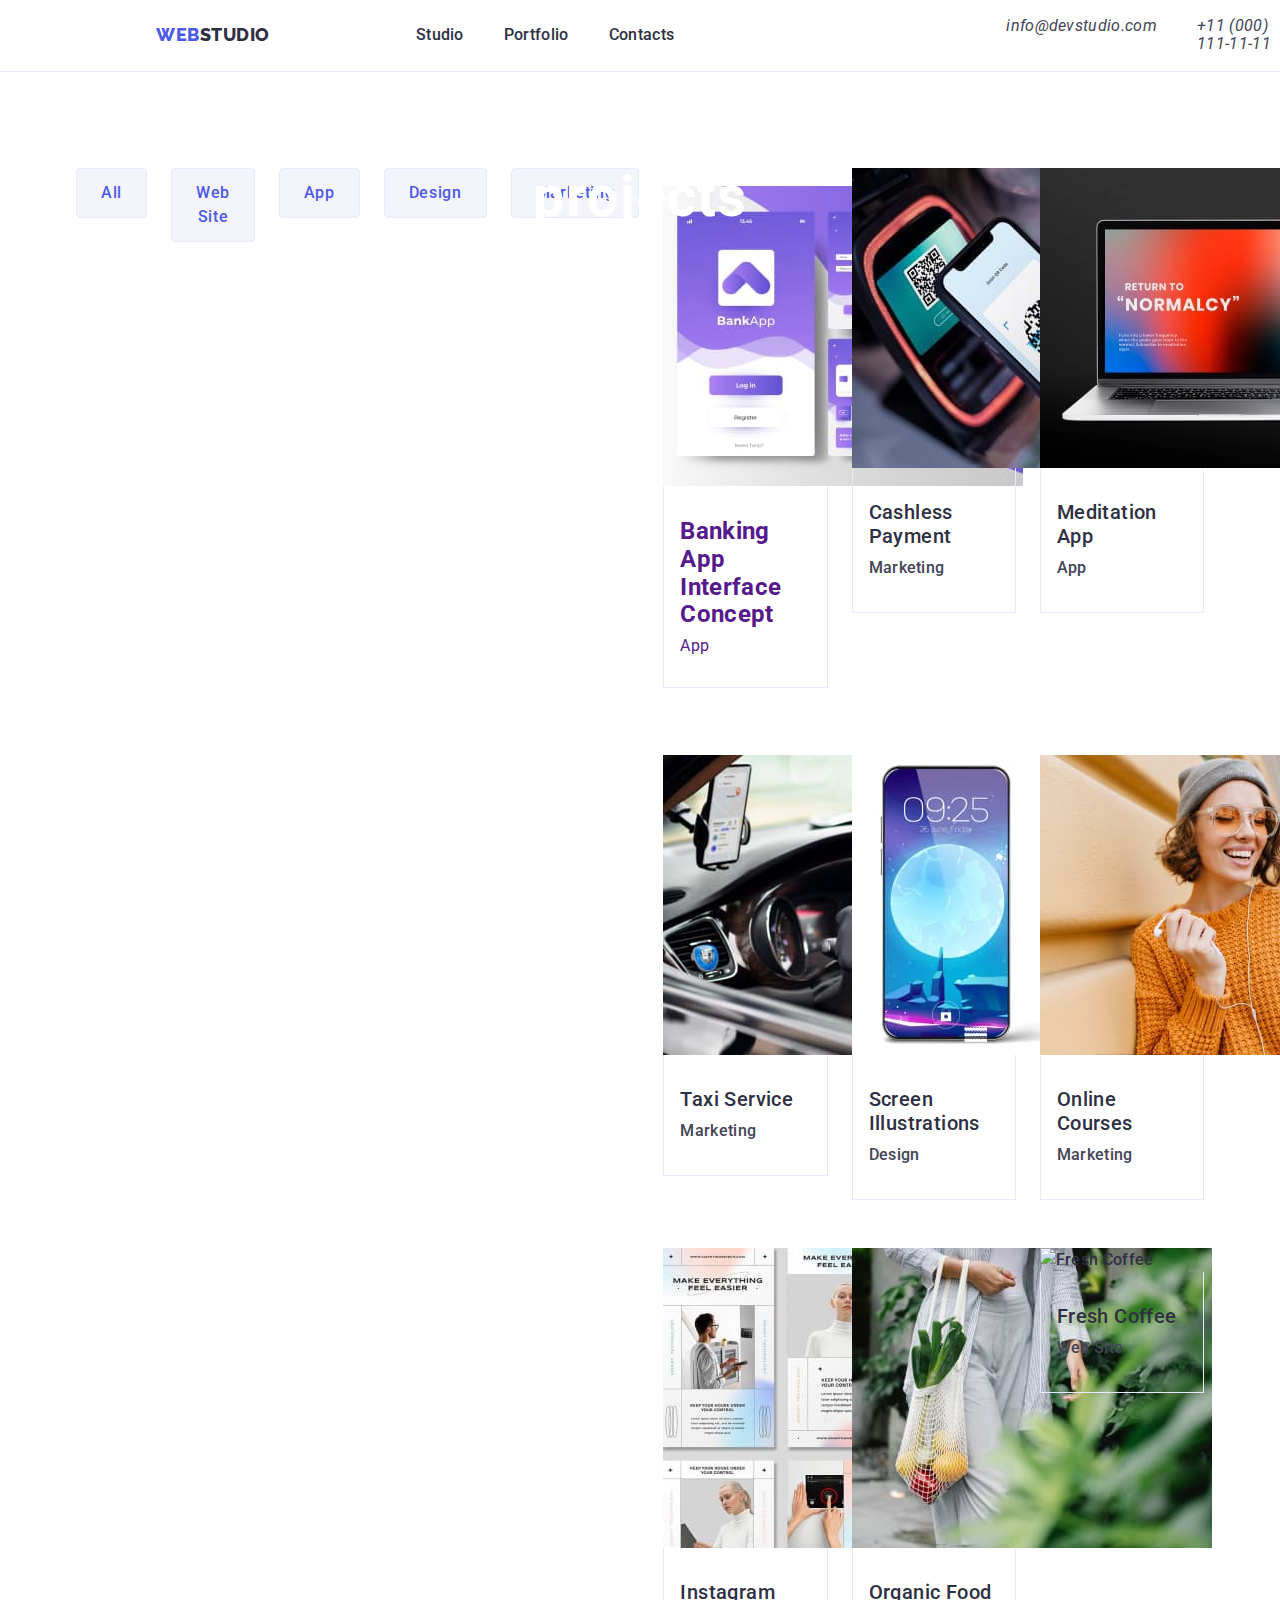
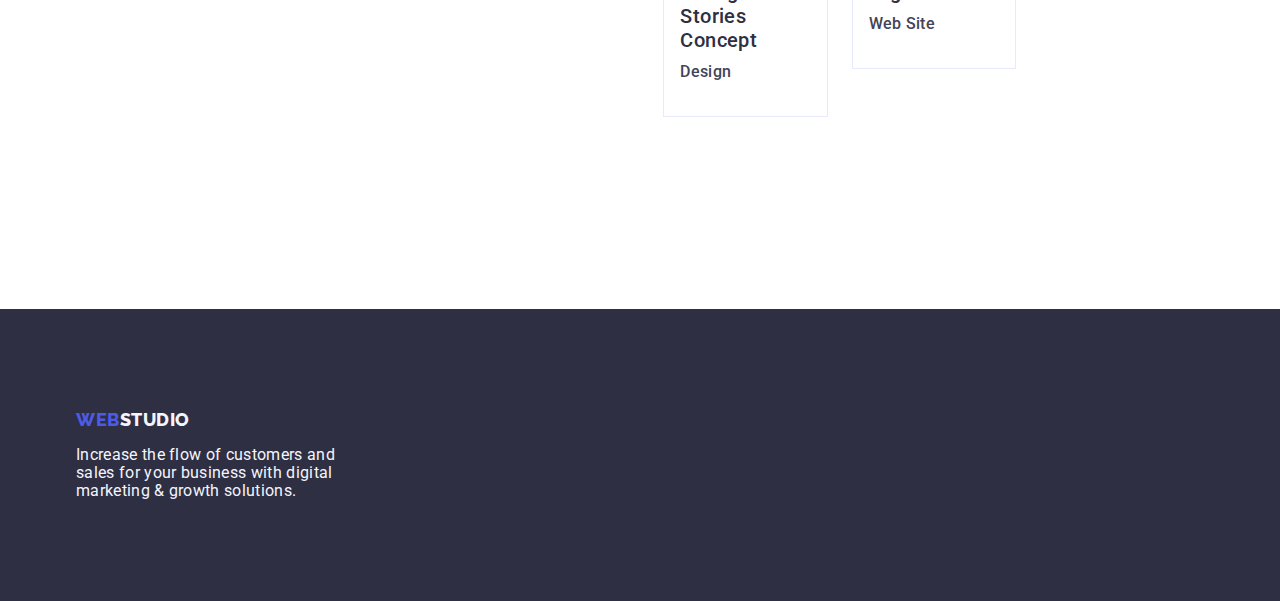
==== commit 5e1c3354: "12" ====
--- a/portfolio.html
+++ b/portfolio.html
@@ -42,7 +42,7 @@
 <main>
   <section class="hero-projects">
    <div class="container hero-projects-container">
-    <h1 class="hero-title" hidden>projects</h1>
+    <h1 class="hero-title" visually-hidden>projects</h1>
     <ul class="hero-filter list">
           <li class="hero-item">
              <button class="filter-btn button" type="button">All</button></li>
@@ -66,7 +66,7 @@
           </div>
         </a>
       </li>
-      <li class="menu-item">
+      <li class="menu-item-portfolio">
         <a class="menu-link link" href="">
           <img src="./images/cashless_payment.jpg" width="360" alt="Cashless Payment">
           <div class="menu-link-text-content">
@@ -76,7 +76,7 @@
         
         </a> 
       </li>
-      <li class="menu-item">
+      <li class="menu-item-portfolio">
         <a class="menu-link link" href="">
          <img src="./images/meditation_app.jpg" width="360" alt="Meditation App">
         <div class="menu-link-text-content">
@@ -86,7 +86,7 @@
         </a> 
       </li>
 
-      <li class="menu-item">
+      <li class="menu-item-portfolio">
         <a class="menu-link link" href="">
          <img src="./images/taxi_service.jpg" width="360" alt="Taxi Service">
         <div class="menu-link-text-content">
@@ -97,7 +97,7 @@
         </a> 
       </li>
 
-      <li class="menu-item">
+      <li class="menu-item-portfolio">
         <a class="menu-link link" href="">
           <img src="./images/screen_illustrations.jpg" width="360" alt="Screen Illustrations">
           <div class="menu-link-text-content">
@@ -108,7 +108,7 @@
         </a>
       </li>
 
-      <li class="menu-item">
+      <li class="menu-item-portfolio">
         <a class="menu-link link" href="">
          <img src="./images/online_courses.jpg" width="360" alt="Online Courses">
          <div class="menu-link-text-content">
@@ -118,7 +118,7 @@
          </a>
       </li>
   
-      <li class="menu-item"> 
+      <li class="menu-item-portfolio"> 
         <a class="menu-link link" href="">
          <img src="./images/instagram_stories_concept.jpg" width="360" alt="Instagram Stories Concept">
          <div class="menu-link-text-content">
@@ -129,7 +129,7 @@
         </a>
       </li>
 
-      <li class="menu-item"> 
+      <li class="menu-item-portfolio"> 
         <a class="menu-link link" href="">
          <img src="./images/organic_food.jpg" width="360" alt="Organic Food">
          <div class="menu-link-text-content">
@@ -140,7 +140,7 @@
         </a>
       </li>
 
-      <li class="menu-item"> 
+      <li class="menu-item-portfolio"> 
         <a class="menu-link link" href="">
          <img src="./images/fresh-coffee.jpg" width="360" alt="Fresh Coffee">
          <div class="menu-link-text-content">
@@ -152,8 +152,8 @@
     </ul>
    </div>
    
-  </section>
-   </main>
+   </section>
+  </main>
 
 
     <footer class="footer">
--- a/css/styles.css
+++ b/css/styles.css
@@ -165,7 +165,10 @@
 border-top: none;
 }
 
-
+.visually-hidden {
+  position: fixed;
+  transform: scale(0);
+}
 /* ================= /COMPONENTS ================= */
 
 
@@ -400,12 +403,13 @@
   align-items: flex-start;
   padding: 0px;
   list-style: none;
-  width: calc((100% - 48px) / 3);
   } 
 
 .section-projects .item {
   color: var(--primary-text-color);
   list-style: none;
+  width: calc((100% - 48px) / 3)
+
   }
 /* ================= /projects ================= */
 
@@ -524,23 +528,28 @@
   flex-wrap: wrap;
   column-gap: 24px;
   row-gap: 48px; 
+
+}
+
+.menu-item-portfolio {
   width: calc((100% - 48px) / 3);
 }
-
 
 .menu-link-portfolio {
   padding: 32px 16px;
   border: 1px solid var(--border-line)
   border-top: none; 
-  margin-bottom: 8px; 
-}
-
-.menu-link-text-content{
+
+}
+
+.menu-link-text-content {
   padding: 32px 16px;
 
 }
 
-
+.section-title-projects {
+  margin-bottom: 8px
+}
 
 
 
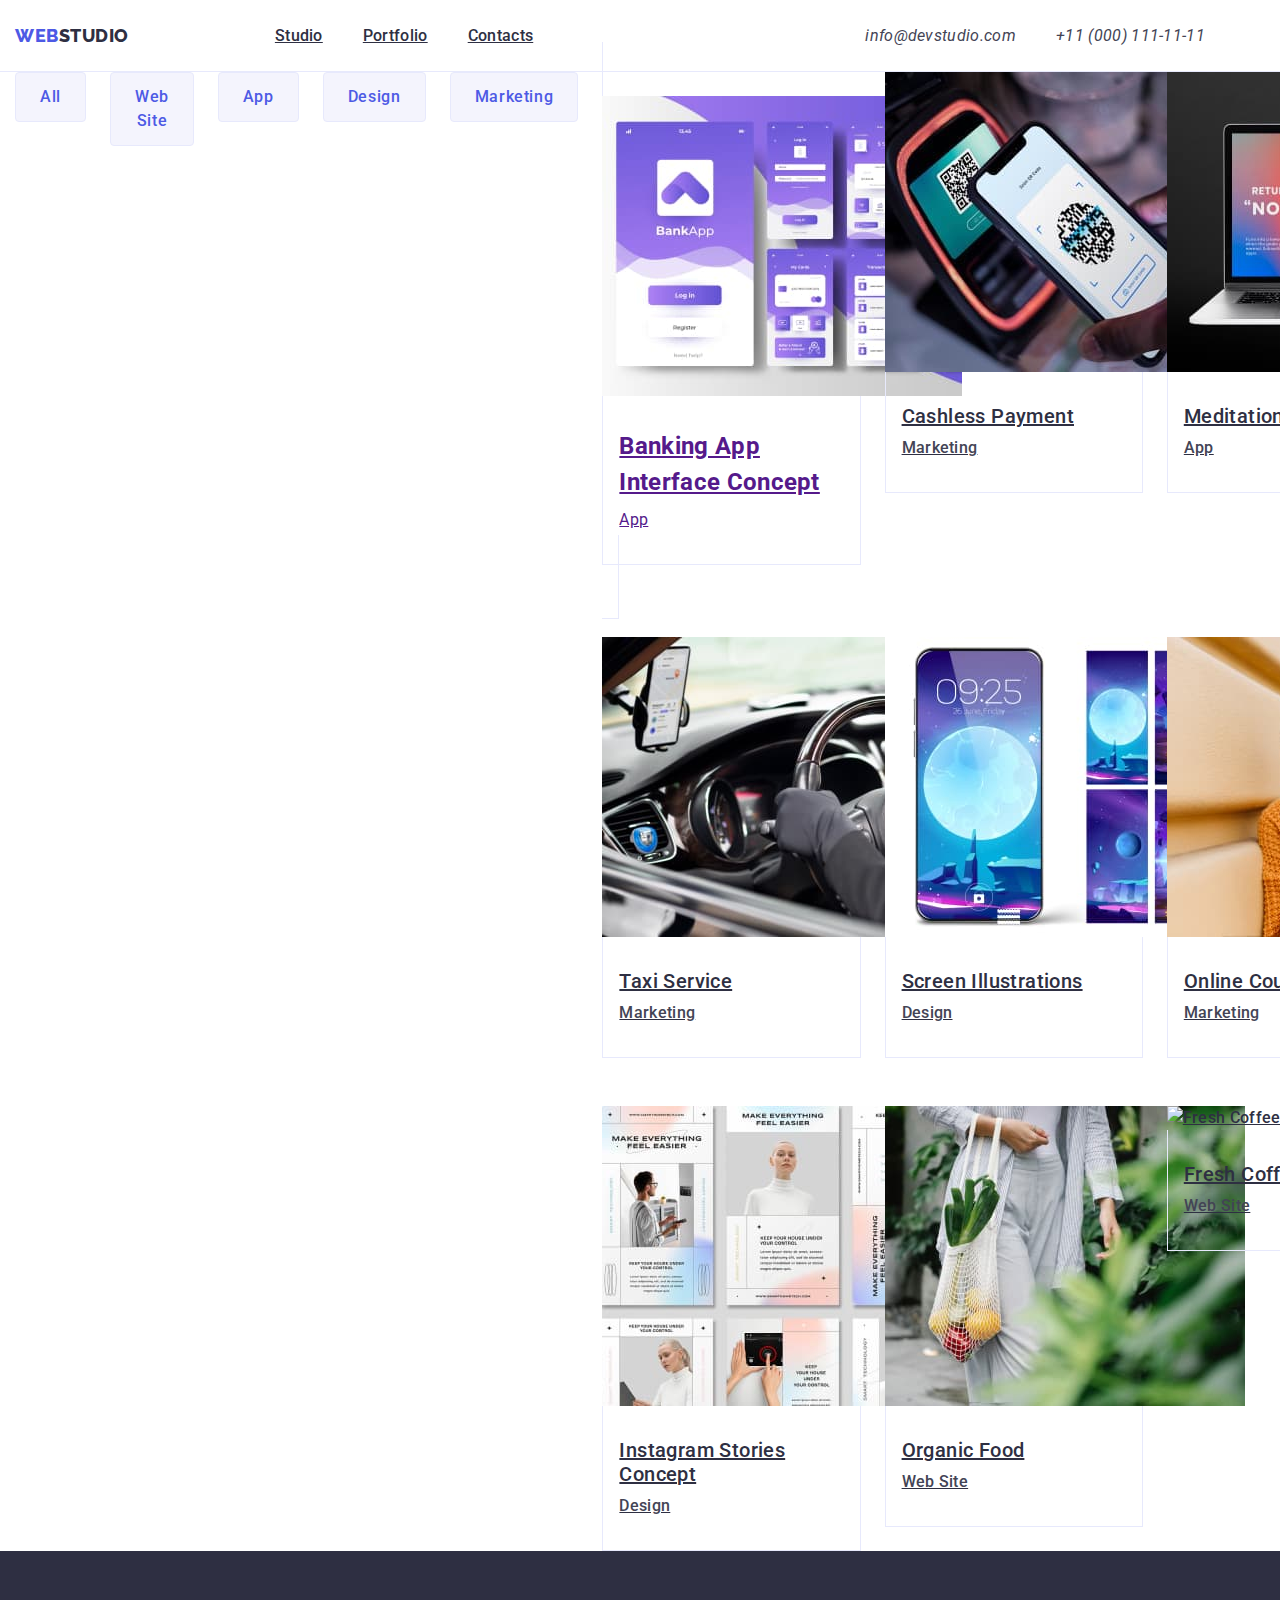
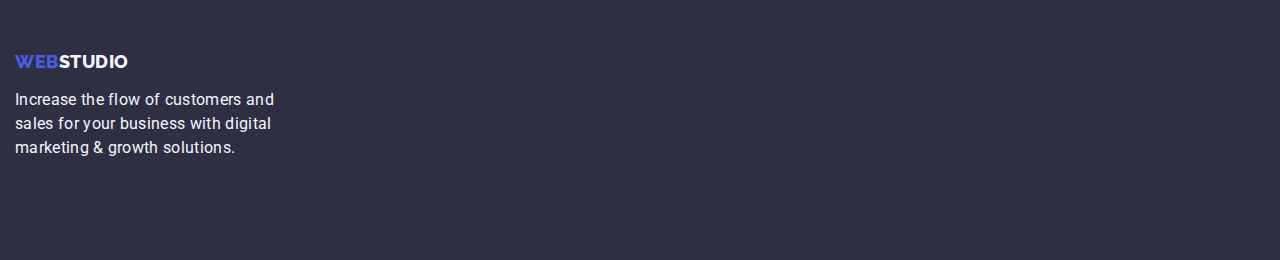
==== commit 06fa2166: "23" ====
--- a/portfolio.html
+++ b/portfolio.html
@@ -7,7 +7,7 @@
     <title>Document</title>
     <link rel="preconnect" href="https://fonts.googleapis.com">
     <link rel="preconnect" href="https://fonts.gstatic.com" crossorigin>
-    <link href="https://fonts.googleapis.com/css2?family=Roboto:wght@400;500;900&display=swap" rel="stylesheet">
+    <link href="https://fonts.googleapis.com/css2?family=Roboto:wght@400;500;700;900&display=swap" rel="stylesheet">
     <link href="https://fonts.googleapis.com/css2?family=Raleway:wght@400;500;700;800;900&display=swap" rel="stylesheet">   
     <link rel="stylesheet" href="https://cdnjs.cloudflare.com/ajax/libs/modern-normalize/1.1.0/modern-normalize.min.css"/>
     <link rel="stylesheet" href="./css/styles.css" />
@@ -42,7 +42,7 @@
 <main>
   <section class="hero-projects">
    <div class="container hero-projects-container">
-    <h1 class="hero-title" visually-hidden>projects</h1>
+    <h1 class="visually-hidden">projects</h1>
     <ul class="hero-filter list">
           <li class="hero-item">
              <button class="filter-btn button" type="button">All</button></li>
@@ -66,6 +66,7 @@
           </div>
         </a>
       </li>
+
       <li class="menu-item-portfolio">
         <a class="menu-link link" href="">
           <img src="./images/cashless_payment.jpg" width="360" alt="Cashless Payment">
--- a/css/styles.css
+++ b/css/styles.css
@@ -27,12 +27,11 @@
   list-style: none;
 }
 
-
 .link {
-text-decoration: none;  
-}
-
-button {
+}
+
+
+.button {
   cursor: pointer;
 }
 
@@ -53,7 +52,6 @@
   padding-left: 0;
 }
 
-
 img {
   display: block;
 }
@@ -63,14 +61,14 @@
   font-style: normal;
   font-weight: 400;
   font-size: 16px;
-  line-height: 1,5;
+  line-height: 1.5;
   letter-spacing: 0.02em;
   background-color: var(--primary-white-color);
   color: var(--primary-text-color);  
 }
 
 .container {
-  width: 1158px;
+  width: 1440px;
   margin-left: auto;
   margin-right: auto;
   padding-left: 15px;
@@ -82,12 +80,31 @@
   padding-bottom: 120px;
 } 
 
-
+.item {
+  flex-basis: calc((100% - 72px) / 3);
+  }
+
+.title {
+  margin-bottom: 8px; 
+}
+
+.visually-hidden {
+  position: absolute;
+  width: 1px;
+  height: 1px;
+  margin: -1px;
+  border: 0;
+  padding: 0;
+  
+  white-space: nowrap;
+  clip-path: inset(100%);
+  clip: rect(0 0 0 0);
+  overflow: hidden;
+}
 /* ================= COMPONENTS ================= */
 
-/* button*/
-
-/* 
+
+
 .button {
   font-weight: 500;
   align-items: center;
@@ -96,7 +113,6 @@
   color: var(--accent-color);
   background-color: var(--primary-white-color);
   }
-    */
  
 .hero-btn {
   min-width: 169px;
@@ -105,8 +121,8 @@
   box-shadow: 0px 4px 4px rgba(0, 0, 0, 0.15);
   border: none;
   border-radius: 4px;
-  position: absolute;
-  
+  position: absolute; 
+  cursor: pointer;
   font-family: var(--main-font-family);
   font-style: normal;
   font-weight: 500;
@@ -115,12 +131,12 @@
   align-items: center;
   letter-spacing: 0.04em;
   color: var(--primary-white-color);
-  background-color: var(--accent-color)
+  background-color: var(--accent-color);
 }
 
 .hero-btn:hover,
-.hero-btn:focus {;
-  background-color: var(--change-color)
+.hero-btn:focus {
+  background-color: var(--change-color);
 }
 
 
@@ -149,15 +165,6 @@
  }
 
 
-.item {
-  flex-basis: calc((100% - 72px) / 3);
-  }
-
- 
-.title{
-  margin-bottom: 8px;
-} 
-
 .menu-link-text-content {
 padding-top: 32px;
 padding-bottom: 32px;
@@ -165,31 +172,28 @@
 border-top: none;
 }
 
-.visually-hidden {
-  position: fixed;
-  transform: scale(0);
-}
+.section-title {
+  margin-bottom: 72px;
+}
+
+
 /* ================= /COMPONENTS ================= */
 
 
 
 /* ================= HEADER ================= */
 .page-header {
-width: 1440px;
-height: 72px;
-display: flex;  
-align-items: center;
-  border-bottom: 1px solid #e7e9fc;
-  padding-top: 32px;
-  padding-bottom: 32px;
-}
+  width: 1440px;
+  height: 72px;
+/* display: flex;  
+align-items: center; */
+border-bottom: 1px solid #e7e9fc;
+} 
+
 .page-header-container {
-  display: flex;
-  width: 1158px;  
+
+  display: flex;
   align-items: center;
-  /* padding-top: 188px;
-  padding-bottom: 188px; */
-  border-bottom: 1px solid #e7e9fc
 
 
 }
@@ -220,7 +224,7 @@
   font-family: var(--secondary-font-family);
   font-weight: 800;
   font-size: 18px;
-  line-height: 1.17;
+  line-height: 1.2;
   letter-spacing: 0.03em;
   text-transform: uppercase;
   text-decoration: none;
@@ -275,7 +279,6 @@
 background-color: var(--primary-white-color);
 }
 
-
 .header-asdress-list {
   display: flex;
   gap: 40px;
@@ -286,42 +289,118 @@
   display: flex;
   gap: 40px;
   color: var(--primary-text-color);  
+  text-decoration: none;
 }  
   
 .header-contacts:hover,
 .header-contacts:focus {
-  color: var(--change-color)
+  color: var(--change-color);
   }
 
 /* ================= /HEADER ================= */
 
 /* ================= HERO ================= */
-
-
 .hero-oder {
- padding-top: 188px;
- padding-bottom: 188px;
- position: absolute;
  width: 1440px;
  height: 600px;
- left: 0px;
- top: 72px;
- list-style: none;
+ align-items: center;
+ padding-top: 188px;
+ padding-bottom: 292px;
  background-color: var(--title-text-color);
+
  }
 
 .hero-title {
   max-width: 496px;
+  /* padding-top: 188px;
+  padding-bottom: 292px; */
+  padding-left: 472px;
+  /* padding-right: 472px; */
   font-size: 56px;
-  position: absolute;
-  line-height: 1.07;
+  /* position: absolute; */
+  line-height: 1.17;
   text-align: center;
   letter-spacing: 0.02em;
   color: var(--primary-white-color);
-}
-
+
+
+}
+/* ================= /HERO ================= */
+
+
+/* ================= Feature ================= */
+
+.section-feature {
+margin-top: 120px;
+margin-left: 156px;
+max-width: 1128px;
+height: 104px;
+
+}
+
+.section-feature-container {
+  top: 792px;
+  left: 156px;
+  width: 1128px;
+  height: 104px;
+} 
+
+
+.feature-list {
+  display: flex;
+  align-items: flex-start;
+  padding: 0px;
+  gap: 24px;
+
+}
+.feature-list .item {
+  width: calc((100% - 72px) / 4);
+}
+
+.feature-list .text {
+  color: var(--primary-text-color);
+  line-height: 1.5;
+  }
+
+/* ================= projects ================= */
+
+.section-projects {
+  padding-top: 96px; 
+  padding-bottom: 120px;
+  margin-bottom: 72px;
+  width: 1128px;
+  height: 412px;
+  top: 1016px;
+  left: 156px;
+  justify-content: center;
+}
 
 .section-title {
+font-family: var(--main-font-family);
+text-align: center;
+Font style: Bold;
+Font size: 36px;
+Line height: 1.11;
+Letter spacing: 0.02;
+color: var(--title-text-color);
+
+}
+  
+.projects-list {
+  display: flex;
+  gap: 24px;
+  align-items: flex-start;
+  padding: 0px;
+  list-style: none;
+  } 
+
+.projects-list >.item {
+  color: var(--primary-text-color);
+  list-style: none;
+  width: calc((100% - 48px) / 3);
+}
+/* ================= /projects ================= */
+section-title {
   color: var(--title-text-color);
   font-weight: 700;
   font-size: 36px;
@@ -331,87 +410,15 @@
   text-transform: capitalize;   
   }
 
-  .title {
+  .team .title {
     font-weight: 500;
     font-size: 20px;
     line-height: 1.2;
     list-style: none;
+    text-align: center;
     letter-spacing: 0.02em;
     color: var(--title-text-color);
   }
-
-
-/* ================= /HERO ================= */
-
-
-/* ================= Feature ================= */
-
-.section-feature {
-  padding-top: 120px;
-  padding-bottom: 120px;
-  
-}
-/* .section-title-strategy {
-  visually: hidden;
-} */
-
-.feature-list {
-  display: flex;
-  align-items: flex-start;
-  padding: 0px;
-  gap: 24px;
-
-}
-.feature-list .item {
-  width: calc((100% - 72px) / 4);
-}
-
-.feature-list .text {
-  color: var(--primary-text-color);
-  line-height: 1.5;
-  }
-
-/* ================= projects ================= */
-
-.hero-projects {
-  padding-top: 96px; 
-  padding-bottom: 120px;
-}
-
-.hero-projects-container {
-
-  display: flex;
-  justify-content: center;
-  gap: 24px;
-  margin-bottom: 72px;
-
-}
-
-
-
-.section-projects {
-  padding-bottom: 120px;
-  }
-
-.section-projects .section-title { 
-  margin-bottom: 72px;
-  color: var(--title-text-color);
-  }
-.section-projects .projects {
-  display: flex;
-  gap: 24px;
-  align-items: flex-start;
-  padding: 0px;
-  list-style: none;
-  } 
-
-.section-projects .item {
-  color: var(--primary-text-color);
-  list-style: none;
-  width: calc((100% - 48px) / 3)
-
-  }
-/* ================= /projects ================= */
 
 /* =================  our team  ================= */
 
@@ -419,48 +426,112 @@
   padding-top: 120px; 
   padding-bottom: 120px;
   background-color: var(--backgound-Team-cloud);
-
-  }
-  .team {
+ }
+
+ .team-list {
     display: flex;
     Padding: 0px, 0px, 32px, 0px;
     Gap: 24px;
   }  
 
-  .section-team .section-title {
-  margin-bottom: 72px;
+  .section-team >.section-title {
   font-weight: 700;
   font-size: 36px;
   line-height: 1.11;
   color: var(--title-text-color);
 }
  
-.team .item {
+.team-list >.item {
   border-radius: 0px 0px 4px 4px;
   background-color: var(--primary-white-color);
+  width: calc((100% - 72px) / 4);
 } 
 
 .team-item-content {
   padding: 32px 16px;
 }
 
-.team .title {
+.team-item-content .title {
   margin-bottom: 8px;
   line-height: 1.2;
   text-align: center;
   color: var(--title-text-color);
 }
 
-.team .text {
+.team-item-content .text {
   line-height: 1.5;
   text-align: center;
   color: var(--primary-text-color);
 }
-
+ 
 /* =================  /our team  ================= */
+
+/* =================  portfolio  ================= */
+
+/* Hero-projects */
+ 
+.hero-filter {
+  display: flex; 
+  justify-content: center;
+  gap: 24px;
+  margin-bottom: 72px; 
+}
+
+
+.hero-item {
+  text-decoration: none;
+}
+
+.menu-link .section-title-projects {
+font-weight: 500;
+font-size: 20px;
+line-height: 1.2;
+letter-spacing: 0.02em;
+color: var(--title-text-color);
+}
+
+.menu-link .text-projects {
+  line-height: 1.5;
+  color: var(--primary-text-color);
+}  
+
+
+.portfolio-list {
+  display: flex;
+  flex-wrap: wrap;
+  column-gap: 24px;
+  row-gap: 48px; 
+ }
+
+.menu-item-portfolio {
+  width: calc((100% - 48px) / 3);
+}
+
+.menu-link-portfolio {
+  padding: 32px 16px;
+  border: 1px solid var(--border-line);
+  border-top: none; 
+}
+
+.menu-link-text-content {
+  padding: 32px 16px;
+}
+
+.section-title-projects {
+  margin-bottom: 8px
+}
+
+
+.hero-projects-container {
+  display: flex;
+  justify-content: center;
+  gap: 24px;
+  
+}
+
+/* =================  /portfolio  ================= */
  
 /* =================  footer  ================= */
-
 .footer {
 
   padding-top: 100px; 
@@ -480,7 +551,7 @@
   letter-spacing: 0.03em;
   text-transform: uppercase; 
   text-decoration: none;
-  color: var(--accent-color);
+ color: var(--accent-color);
 
 }
 
@@ -494,125 +565,4 @@
  }
 
  
- /* Hero-projects */
- 
-.hero-filter {
-  display: flex; 
-  justify-content: center;
-  gap: 24px;
-  margin-bottom: 72px; 
-
-}
-
-
-.hero-item {
-  text-decoration: none;
-}
-
-.menu-link .section-title-projects {
-font-weight: 500;
-font-size: 20px;
-line-height: 1.2;
-letter-spacing: 0.02em;
-color: var(--title-text-color);
-}
-
-.menu-link .text-projects {
-  line-height: 1.5;
-  color: var(--primary-text-color);
-}  
-
-
-.portfolio-list {
-  display: flex;
-  flex-wrap: wrap;
-  column-gap: 24px;
-  row-gap: 48px; 
-
-}
-
-.menu-item-portfolio {
-  width: calc((100% - 48px) / 3);
-}
-
-.menu-link-portfolio {
-  padding: 32px 16px;
-  border: 1px solid var(--border-line)
-  border-top: none; 
-
-}
-
-.menu-link-text-content {
-  padding: 32px 16px;
-
-}
-
-.section-title-projects {
-  margin-bottom: 8px
-}
-
-
-
-
-
-
-
-/* ______________________________________ */
-/* 
- .filter-btn {
-  font-family: var(--main-font-family);
-  font-style: normal;
-  font-weight: 500;
-  font-size: 16px;
-  line-height: 1.5;
-  align-items: center;
-  text-align: center;
-  letter-spacing: 0.04em;
-  color: var(--accent-color);
-  background-color: var(--backgound-Team-cloud);
-
- }
-
- .filter-btn:hover,
- .filter-btn:focus {
-  color: var(--primary-white-color);
-  background-color: var(--change-color);
- } */
-/* .header {
-font-family: var(--secondary-font-family);
-font-style: normal;
-font-weight: 800;
-font-size: 18px;
-line-height: 1.17;
-align-items: center;
-letter-spacing: 0.03em;
-text-transform: uppercase;
-} */
-
-/*   
- }
-#description {
-  color: var(--primary-white-color) ;
-  background-color: var(--primary-text-color);
-} */
-
-/* 
-* {
-  box-sizing: border-box;
-}
-
-
-.menu {
-  display: flex;
-  gap: 8px;
-  
-  padding: 15px;
-  margin: 0;
-  list-style: none;
-  border-radius: 4px;
-  background-color: #2196f3;
-  box-shadow: 0px 2px 1px -1px rgba(0, 0, 0, 0.2),
-    0px 1px 1px 0px rgba(0, 0, 0, 0.14), 0px 1px 3px 0px rgba(0, 0, 0, 0.12);
-}
-*/ 
-
+ 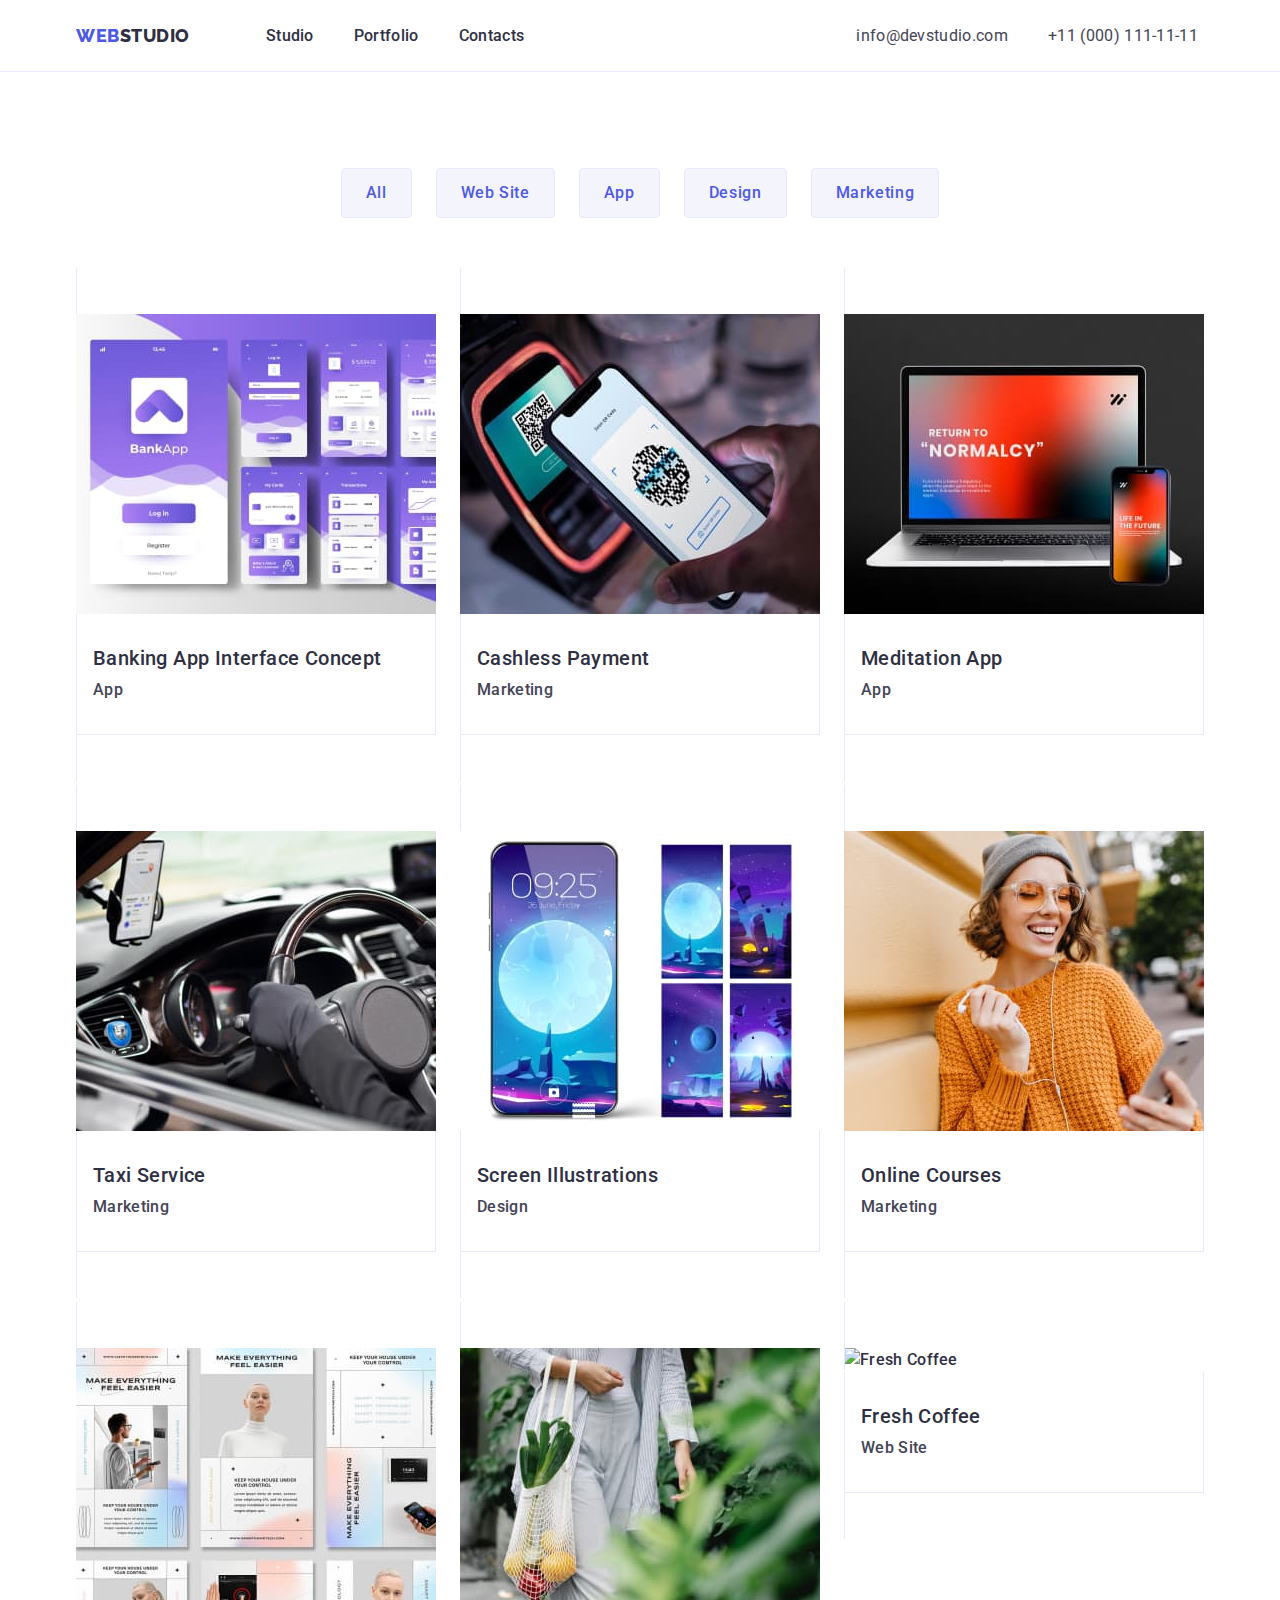
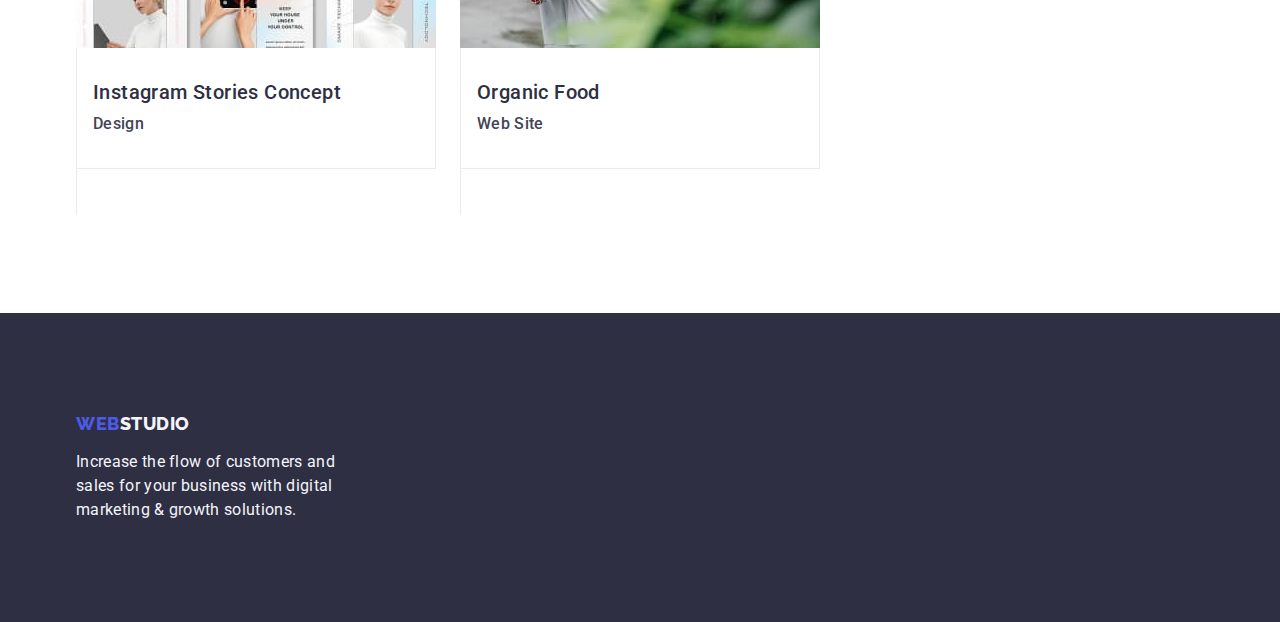
==== commit 82ec99e4: "25" ====
--- a/portfolio.html
+++ b/portfolio.html
@@ -58,7 +58,7 @@
 
     <ul class="portfolio-list list">
       <li class="menu-item-portfolio">
-        <a class="menu-link-portfolio link" href="">
+        <a class="menu-link link" href="">
           <img src="./images/banking_app_interface_concept.jpg" width="360" alt="Banking App Interface Concept">
           <div class="menu-link-text-content">
             <h2 class="section-title-projects">Banking App Interface Concept</h2>
--- a/css/styles.css
+++ b/css/styles.css
@@ -28,6 +28,7 @@
 }
 
 .link {
+  text-decoration: none;
 }
 
 
@@ -68,7 +69,7 @@
 }
 
 .container {
-  width: 1440px;
+  width: 1158px;
   margin-left: auto;
   margin-right: auto;
   padding-left: 15px;
@@ -80,9 +81,9 @@
   padding-bottom: 120px;
 } 
 
-.item {
+/* .item {
   flex-basis: calc((100% - 72px) / 3);
-  }
+  } */
 
 .title {
   margin-bottom: 8px; 
@@ -112,16 +113,20 @@
   letter-spacing: 0.04em;
   color: var(--accent-color);
   background-color: var(--primary-white-color);
-  }
+
+}
  
 .hero-btn {
+  display: block;
   min-width: 169px;
   height: 56px;
+  margin-left: auto;
+  margin-right: auto;
   padding: 16px 32px;
   box-shadow: 0px 4px 4px rgba(0, 0, 0, 0.15);
   border: none;
   border-radius: 4px;
-  position: absolute; 
+  /* position: absolute;  */
   cursor: pointer;
   font-family: var(--main-font-family);
   font-style: normal;
@@ -175,33 +180,25 @@
 .section-title {
   margin-bottom: 72px;
 }
-
-
 /* ================= /COMPONENTS ================= */
 
 
 
 /* ================= HEADER ================= */
 .page-header {
-  width: 1440px;
   height: 72px;
-/* display: flex;  
-align-items: center; */
-border-bottom: 1px solid #e7e9fc;
+  border-bottom: 1px solid #e7e9fc;
 } 
 
 .page-header-container {
 
   display: flex;
   align-items: center;
-
-
 }
 
 .page-navigation {
   display: flex;
   align-items: center; 
-  column-gap: 70px;
   font-weight: 500;
   font-size: 16px;
   line-height: 1.5;
@@ -210,16 +207,14 @@
   color: var(--title-text-color);
 } 
   
-
 .page-navigation:hover,
 .page-navigation:focus {
-  color: var(--change-color);
+  color: var(--changecolor);
   background-color: var(--primary-white-color);
   }
 
 
 .header-logo {
-  
   margin-right: 76px;
   font-family: var(--secondary-font-family);
   font-weight: 800;
@@ -233,8 +228,8 @@
 
 .header-logo:hover,
 .header-logo:focus {
-    color: var(--change-color);
-    }
+  color: var(--change-color);
+  }
 
 
 .header-logo-second {
@@ -289,7 +284,7 @@
   display: flex;
   gap: 40px;
   color: var(--primary-text-color);  
-  text-decoration: none;
+  font-style: normal;
 }  
   
 .header-contacts:hover,
@@ -301,29 +296,26 @@
 
 /* ================= HERO ================= */
 .hero-oder {
- width: 1440px;
- height: 600px;
+
  align-items: center;
  padding-top: 188px;
- padding-bottom: 292px;
+ padding-bottom: 188px;
  background-color: var(--title-text-color);
-
- }
-
+}
+ 
 .hero-title {
-  max-width: 496px;
-  /* padding-top: 188px;
-  padding-bottom: 292px; */
-  padding-left: 472px;
-  /* padding-right: 472px; */
+  max-width: 496px; 
+  margin-left: auto;
+  margin-right: auto;
+  margin-bottom: 48px;
+  font-family: var(--main-font-family);
+  font-weight: 700;
   font-size: 56px;
-  /* position: absolute; */
   line-height: 1.17;
+  letter-spacing: 0.02em;
   text-align: center;
-  letter-spacing: 0.02em;
   color: var(--primary-white-color);
-
-
+  
 }
 /* ================= /HERO ================= */
 
@@ -331,19 +323,15 @@
 /* ================= Feature ================= */
 
 .section-feature {
-margin-top: 120px;
-margin-left: 156px;
-max-width: 1128px;
-height: 104px;
-
-}
-
-.section-feature-container {
+padding: 120px 0;
+}
+
+/* .section-feature-container {
   top: 792px;
   left: 156px;
   width: 1128px;
   height: 104px;
-} 
+}  */
 
 
 .feature-list {
@@ -365,11 +353,8 @@
 /* ================= projects ================= */
 
 .section-projects {
-  padding-top: 96px; 
+  padding-top: 0; 
   padding-bottom: 120px;
-  margin-bottom: 72px;
-  width: 1128px;
-  height: 412px;
   top: 1016px;
   left: 156px;
   justify-content: center;
@@ -378,12 +363,11 @@
 .section-title {
 font-family: var(--main-font-family);
 text-align: center;
-Font style: Bold;
+Font style: 700;
 Font size: 36px;
 Line height: 1.11;
 Letter spacing: 0.02;
 color: var(--title-text-color);
-
 }
   
 .projects-list {
@@ -400,7 +384,8 @@
   width: calc((100% - 48px) / 3);
 }
 /* ================= /projects ================= */
-section-title {
+
+.section-title {
   color: var(--title-text-color);
   font-weight: 700;
   font-size: 36px;
@@ -410,7 +395,7 @@
   text-transform: capitalize;   
   }
 
-  .team .title {
+.team .title {
     font-weight: 500;
     font-size: 20px;
     line-height: 1.2;
@@ -434,7 +419,7 @@
     Gap: 24px;
   }  
 
-  .section-team >.section-title {
+.section-team >.section-title {
   font-weight: 700;
   font-size: 36px;
   line-height: 1.11;
@@ -469,7 +454,18 @@
 /* =================  portfolio  ================= */
 
 /* Hero-projects */
- 
+.hero-projects {
+  padding-top: 96px;
+  padding-bottom: 120px;
+/* }
+
+.hero-projects-container {
+  display: flex;
+  justify-content: center;
+  gap: 24px;   */
+
+}
+
 .hero-filter {
   display: flex; 
   justify-content: center;
@@ -507,8 +503,7 @@
   width: calc((100% - 48px) / 3);
 }
 
-.menu-link-portfolio {
-  padding: 32px 16px;
+.menu-item-portfolio >.menu-link  {
   border: 1px solid var(--border-line);
   border-top: none; 
 }
@@ -522,12 +517,7 @@
 }
 
 
-.hero-projects-container {
-  display: flex;
-  justify-content: center;
-  gap: 24px;
-  
-}
+
 
 /* =================  /portfolio  ================= */
  
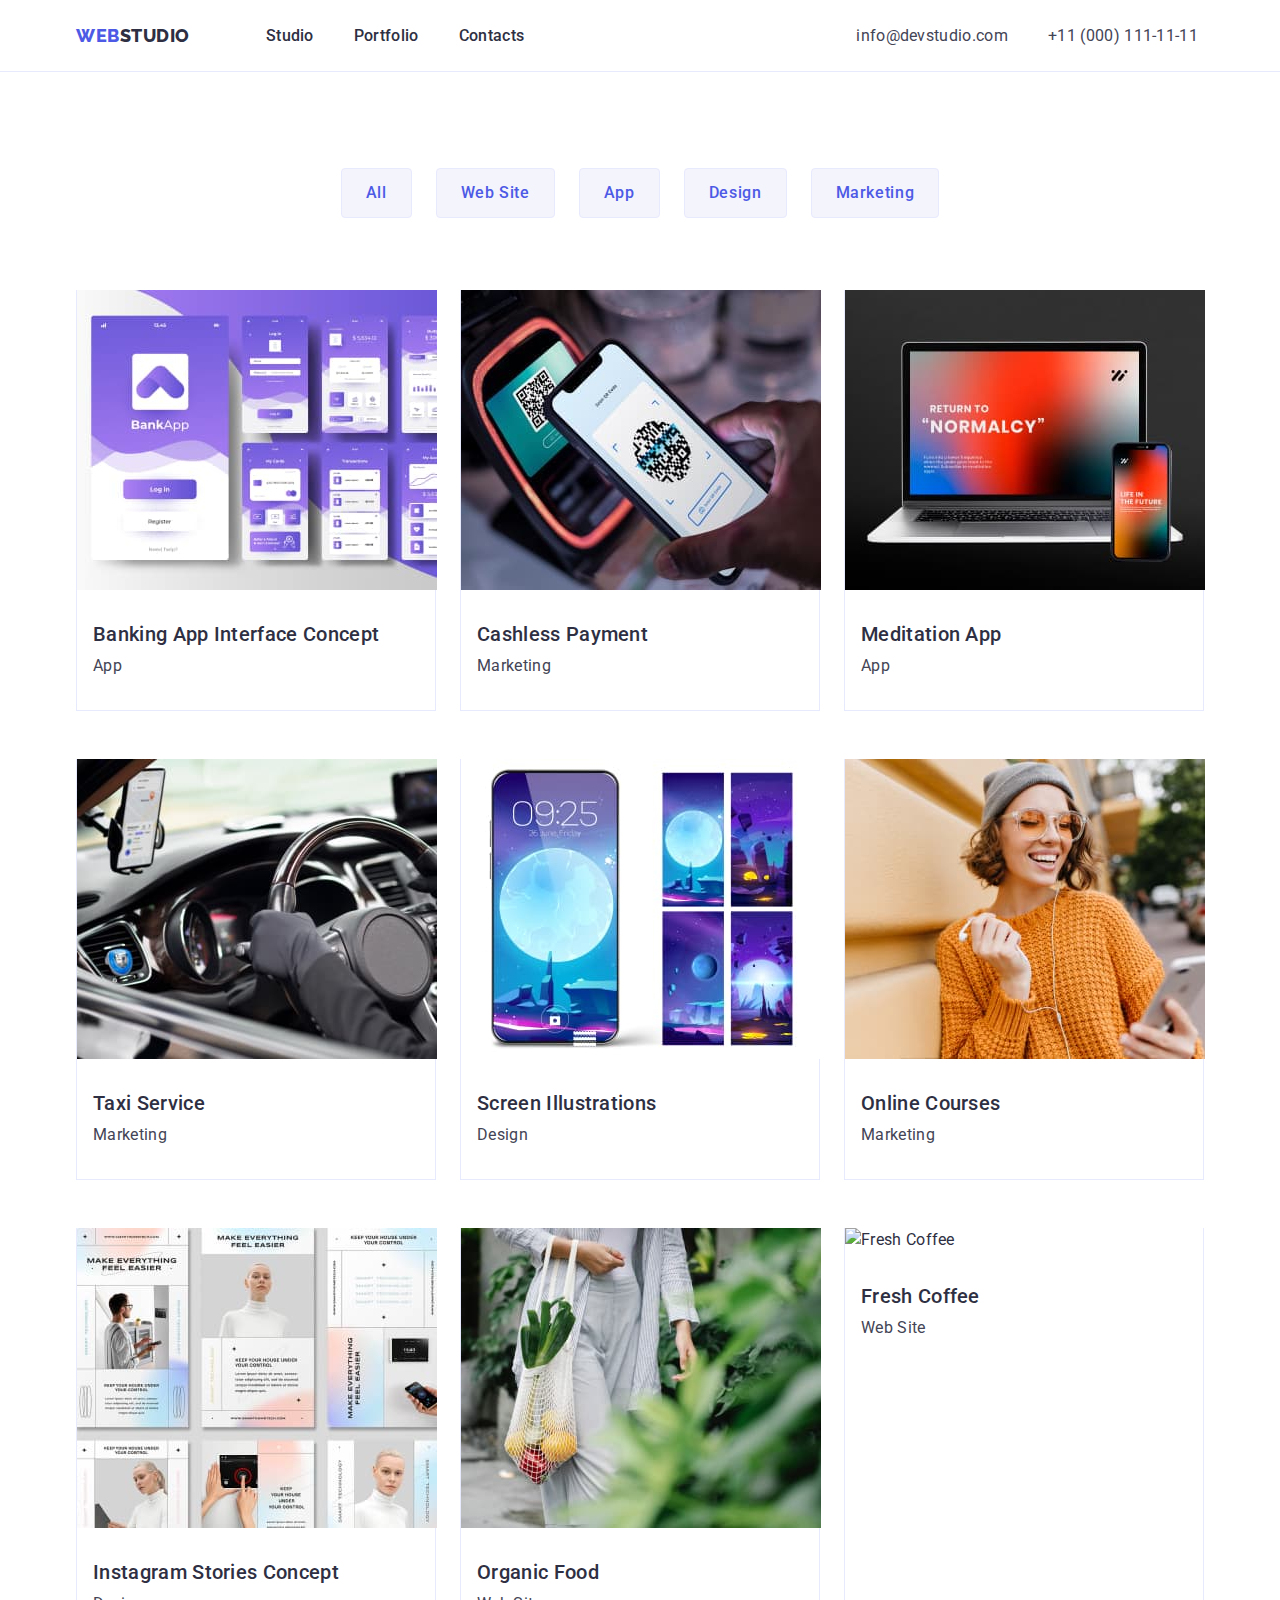
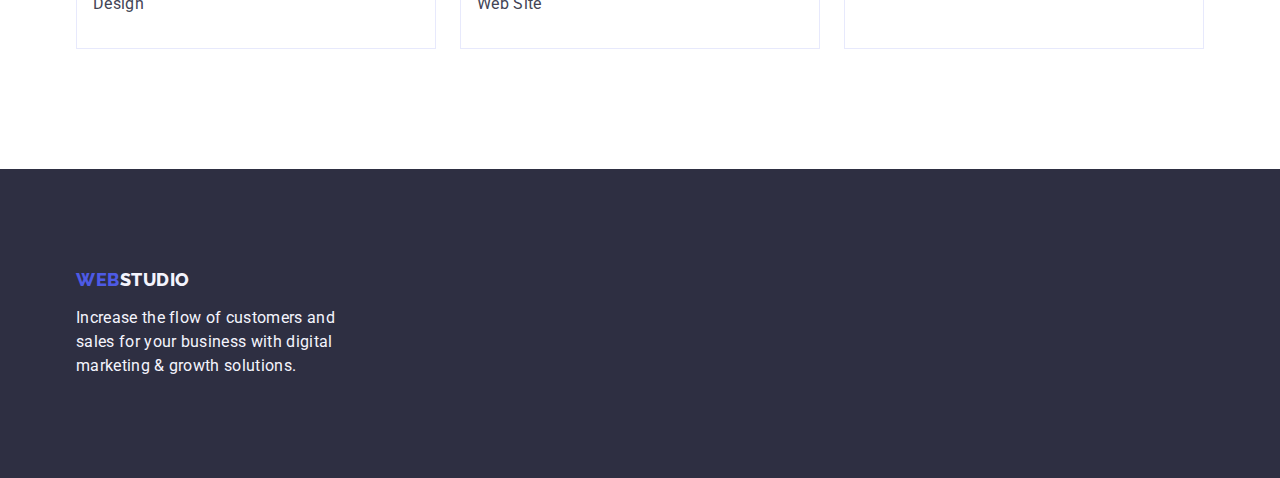
==== commit 33e09f48: "25" ====
--- a/portfolio.html
+++ b/portfolio.html
@@ -40,57 +40,57 @@
  </header>
   
 <main>
-  <section class="hero-projects">
-   <div class="container hero-projects-container">
-    <h1 class="visually-hidden">projects</h1>
-    <ul class="hero-filter list">
-          <li class="hero-item">
+  <section class="portfolio">
+   <div class="container">
+    <h1 class="visually-hidden">portfolio</h1>
+    <ul class="portfolio-filter list">
+          <li class="filter-item">
              <button class="filter-btn button" type="button">All</button></li>
-          <li class="hero-item">
+          <li class="filter-item">
              <button class="filter-btn button" type="button">Web Site</button></li>
-          <li class="hero-item">
+          <li class="filter--item">
              <button class="filter-btn button" type="button">App</button></li>
-          <li class="hero-item">
+          <li class="filter--item">
               <button class="filter-btn button" type="button">Design</button></li>
-          <li class="hero-item">
+          <li class="filter--item">
               <button class="filter-btn button" type="button">Marketing</button></li>
     </ul>
 
-    <ul class="portfolio-list list">
-      <li class="menu-item-portfolio">
-        <a class="menu-link link" href="">
+    <ul class="portfolio-projects-list list">
+      <li class="projects-item">
+        <a class="projects-link link" href="">
           <img src="./images/banking_app_interface_concept.jpg" width="360" alt="Banking App Interface Concept">
-          <div class="menu-link-text-content">
+          <div class="projects-text-content">
             <h2 class="section-title-projects">Banking App Interface Concept</h2>
             <p class="text-projects">App</p>
           </div>
         </a>
       </li>
 
-      <li class="menu-item-portfolio">
-        <a class="menu-link link" href="">
+      <li class="projects-item">
+        <a class="projects-link link" href="">
           <img src="./images/cashless_payment.jpg" width="360" alt="Cashless Payment">
-          <div class="menu-link-text-content">
+          <div class="projects-text-content">
             <h2 class="section-title-projects">Cashless Payment</h2>
             <p class="text-projects">Marketing</p>
           </div>
         
         </a> 
       </li>
-      <li class="menu-item-portfolio">
-        <a class="menu-link link" href="">
+      <li class="projects-item">
+        <a class="projects-link link" href="">
          <img src="./images/meditation_app.jpg" width="360" alt="Meditation App">
-        <div class="menu-link-text-content">
+        <div class="projects-text-content">
           <h2 class="section-title-projects">Meditation App</h2>
           <p class="text-projects">App</p>
         </div>
         </a> 
       </li>
 
-      <li class="menu-item-portfolio">
-        <a class="menu-link link" href="">
+      <li class="projects-item">
+        <a class="projects-link link" href="">
          <img src="./images/taxi_service.jpg" width="360" alt="Taxi Service">
-        <div class="menu-link-text-content">
+        <div class="projects-text-content">
           <h2 class="section-title-projects">Taxi Service</h2>
           <p class="text-projects">Marketing</p>
         </div>
@@ -98,10 +98,10 @@
         </a> 
       </li>
 
-      <li class="menu-item-portfolio">
-        <a class="menu-link link" href="">
+      <li class="projects-item">
+        <a class="projects-link link" href="">
           <img src="./images/screen_illustrations.jpg" width="360" alt="Screen Illustrations">
-          <div class="menu-link-text-content">
+          <div class="projects-text-content">
             <h2 class="section-title-projects">Screen Illustrations</h2>
             <p class="text-projects">Design</p>
           </div>
@@ -109,20 +109,20 @@
         </a>
       </li>
 
-      <li class="menu-item-portfolio">
-        <a class="menu-link link" href="">
+      <li class="projects-item">
+        <a class="projects-link link" href="">
          <img src="./images/online_courses.jpg" width="360" alt="Online Courses">
-         <div class="menu-link-text-content">
+         <div class="projects-text-content">
           <h2 class="section-title-projects">Online Courses</h2>
           <p class="text-projects">Marketing</p>
          </div>
          </a>
       </li>
   
-      <li class="menu-item-portfolio"> 
-        <a class="menu-link link" href="">
+      <li class="projects-item"> 
+        <a class="projects-link link" href="">
          <img src="./images/instagram_stories_concept.jpg" width="360" alt="Instagram Stories Concept">
-         <div class="menu-link-text-content">
+         <div class="projects-text-content">
           <h2 class="section-title-projects">Instagram Stories Concept</h2>
           <p class="text-projects">Design</p>
          </div>
@@ -130,10 +130,10 @@
         </a>
       </li>
 
-      <li class="menu-item-portfolio"> 
-        <a class="menu-link link" href="">
+      <li class="projects-item"> 
+        <a class="projects-link link" href="">
          <img src="./images/organic_food.jpg" width="360" alt="Organic Food">
-         <div class="menu-link-text-content">
+         <div class="projects-text-content">
           <h2 class="section-title-projects">Organic Food</h2>
           <p class="text-projects">Web Site</p>
         </div>
@@ -141,10 +141,10 @@
         </a>
       </li>
 
-      <li class="menu-item-portfolio"> 
-        <a class="menu-link link" href="">
+      <li class="projects-item"> 
+        <a class="projects-link link" href="">
          <img src="./images/fresh-coffee.jpg" width="360" alt="Fresh Coffee">
-         <div class="menu-link-text-content">
+         <div class="projects-text-content">
           <h2 class="section-title-projects">Fresh Coffee</h2>
           <p class="text-projects">Web Site</p>
          </div>
--- a/css/styles.css
+++ b/css/styles.css
@@ -20,7 +20,6 @@
   --change-color: #404bbf;
   --backgound-Team-cloud:#F4F4FD;
   --border-line: #E7E9FC;
-
 }
 
 .list {
@@ -31,11 +30,9 @@
   text-decoration: none;
 }
 
-
 .button {
   cursor: pointer;
 }
-
 
 h1,
 h2,
@@ -81,9 +78,6 @@
   padding-bottom: 120px;
 } 
 
-/* .item {
-  flex-basis: calc((100% - 72px) / 3);
-  } */
 
 .title {
   margin-bottom: 8px; 
@@ -96,15 +90,12 @@
   margin: -1px;
   border: 0;
   padding: 0;
-  
   white-space: nowrap;
   clip-path: inset(100%);
   clip: rect(0 0 0 0);
   overflow: hidden;
 }
 /* ================= COMPONENTS ================= */
-
-
 
 .button {
   font-weight: 500;
@@ -113,7 +104,6 @@
   letter-spacing: 0.04em;
   color: var(--accent-color);
   background-color: var(--primary-white-color);
-
 }
  
 .hero-btn {
@@ -126,7 +116,6 @@
   box-shadow: 0px 4px 4px rgba(0, 0, 0, 0.15);
   border: none;
   border-radius: 4px;
-  /* position: absolute;  */
   cursor: pointer;
   font-family: var(--main-font-family);
   font-style: normal;
@@ -169,7 +158,6 @@
   background-color: var(--change-color);
  }
 
-
 .menu-link-text-content {
 padding-top: 32px;
 padding-bottom: 32px;
@@ -179,10 +167,17 @@
 
 .section-title {
   margin-bottom: 72px;
-}
+  font-family: var(--main-font-family);
+  text-align: center;
+  font style: 700;
+  font size: 36px;
+  line height: 1.11;
+  letter-spacing: 0.02;
+  text-transform: capitalize;  
+  color: var(--title-text-color);
+  }
+
 /* ================= /COMPONENTS ================= */
-
-
 
 /* ================= HEADER ================= */
 .page-header {
@@ -191,7 +186,6 @@
 } 
 
 .page-header-container {
-
   display: flex;
   align-items: center;
 }
@@ -212,7 +206,6 @@
   color: var(--changecolor);
   background-color: var(--primary-white-color);
   }
-
 
 .header-logo {
   margin-right: 76px;
@@ -231,7 +224,6 @@
   color: var(--change-color);
   }
 
-
 .header-logo-second {
   font-family: var(--secondary-font-family);
   font-style: normal;
@@ -244,11 +236,9 @@
   color: var(--title-text-color);
 }
 
-
 .menu {
   display: flex;
   gap: 40px;
-
 }
 
 .menu-item {
@@ -295,8 +285,8 @@
 /* ================= /HEADER ================= */
 
 /* ================= HERO ================= */
+
 .hero-oder {
-
  align-items: center;
  padding-top: 188px;
  padding-bottom: 188px;
@@ -326,14 +316,6 @@
 padding: 120px 0;
 }
 
-/* .section-feature-container {
-  top: 792px;
-  left: 156px;
-  width: 1128px;
-  height: 104px;
-}  */
-
-
 .feature-list {
   display: flex;
   align-items: flex-start;
@@ -346,10 +328,10 @@
 }
 
 .feature-list .text {
+  
   color: var(--primary-text-color);
   line-height: 1.5;
   }
-
 /* ================= projects ================= */
 
 .section-projects {
@@ -360,16 +342,7 @@
   justify-content: center;
 }
 
-.section-title {
-font-family: var(--main-font-family);
-text-align: center;
-Font style: 700;
-Font size: 36px;
-Line height: 1.11;
-Letter spacing: 0.02;
-color: var(--title-text-color);
-}
-  
+
 .projects-list {
   display: flex;
   gap: 24px;
@@ -384,16 +357,6 @@
   width: calc((100% - 48px) / 3);
 }
 /* ================= /projects ================= */
-
-.section-title {
-  color: var(--title-text-color);
-  font-weight: 700;
-  font-size: 36px;
-  line-height: 1.11;
-  text-align: center;
-  letter-spacing: 0.02em;
-  text-transform: capitalize;   
-  }
 
 .team .title {
     font-weight: 500;
@@ -453,20 +416,12 @@
 
 /* =================  portfolio  ================= */
 
-/* Hero-projects */
-.hero-projects {
+.portfolio {
   padding-top: 96px;
   padding-bottom: 120px;
-/* }
-
-.hero-projects-container {
-  display: flex;
-  justify-content: center;
-  gap: 24px;   */
-
-}
-
-.hero-filter {
+}
+
+.portfolio-filter {
   display: flex; 
   justify-content: center;
   gap: 24px;
@@ -474,56 +429,54 @@
 }
 
 
-.hero-item {
+.filter-item {
   text-decoration: none;
 }
 
-.menu-link .section-title-projects {
-font-weight: 500;
-font-size: 20px;
-line-height: 1.2;
-letter-spacing: 0.02em;
-color: var(--title-text-color);
-}
-
-.menu-link .text-projects {
-  line-height: 1.5;
-  color: var(--primary-text-color);
-}  
-
-
-.portfolio-list {
+/* portfolio-projects */
+
+.portfolio-projects-list {
   display: flex;
   flex-wrap: wrap;
   column-gap: 24px;
   row-gap: 48px; 
  }
 
-.menu-item-portfolio {
+ .projects-item {
   width: calc((100% - 48px) / 3);
-}
-
-.menu-item-portfolio >.menu-link  {
   border: 1px solid var(--border-line);
   border-top: none; 
 }
 
-.menu-link-text-content {
+.projects-link {
+  color: var(--title-text-color);
+}
+
+.projects-link:hover,
+.projects-link:focus {
+color: var(--change-color);
+background-color: var(--primary-white-color);
+}
+
+.projects-text-content {
   padding: 32px 16px;
 }
-
 .section-title-projects {
-  margin-bottom: 8px
-}
-
-
-
+margin-bottom: 8px;
+font-weight: 500;
+font-size: 20px;
+line-height: 1.2;
+color: var(--title-text-color);
+} 
+
+.text-projects {
+  color: var(--primary-text-color);
+}   
 
 /* =================  /portfolio  ================= */
  
 /* =================  footer  ================= */
 .footer {
-
   padding-top: 100px; 
   padding-bottom: 100px;
   background-color: var(--title-text-color);
@@ -542,7 +495,6 @@
   text-transform: uppercase; 
   text-decoration: none;
  color: var(--accent-color);
-
 }
 
 .footer-logo-second {
@@ -554,5 +506,3 @@
   color: var(--backgound-Team-cloud);
  }
 
- 
- 